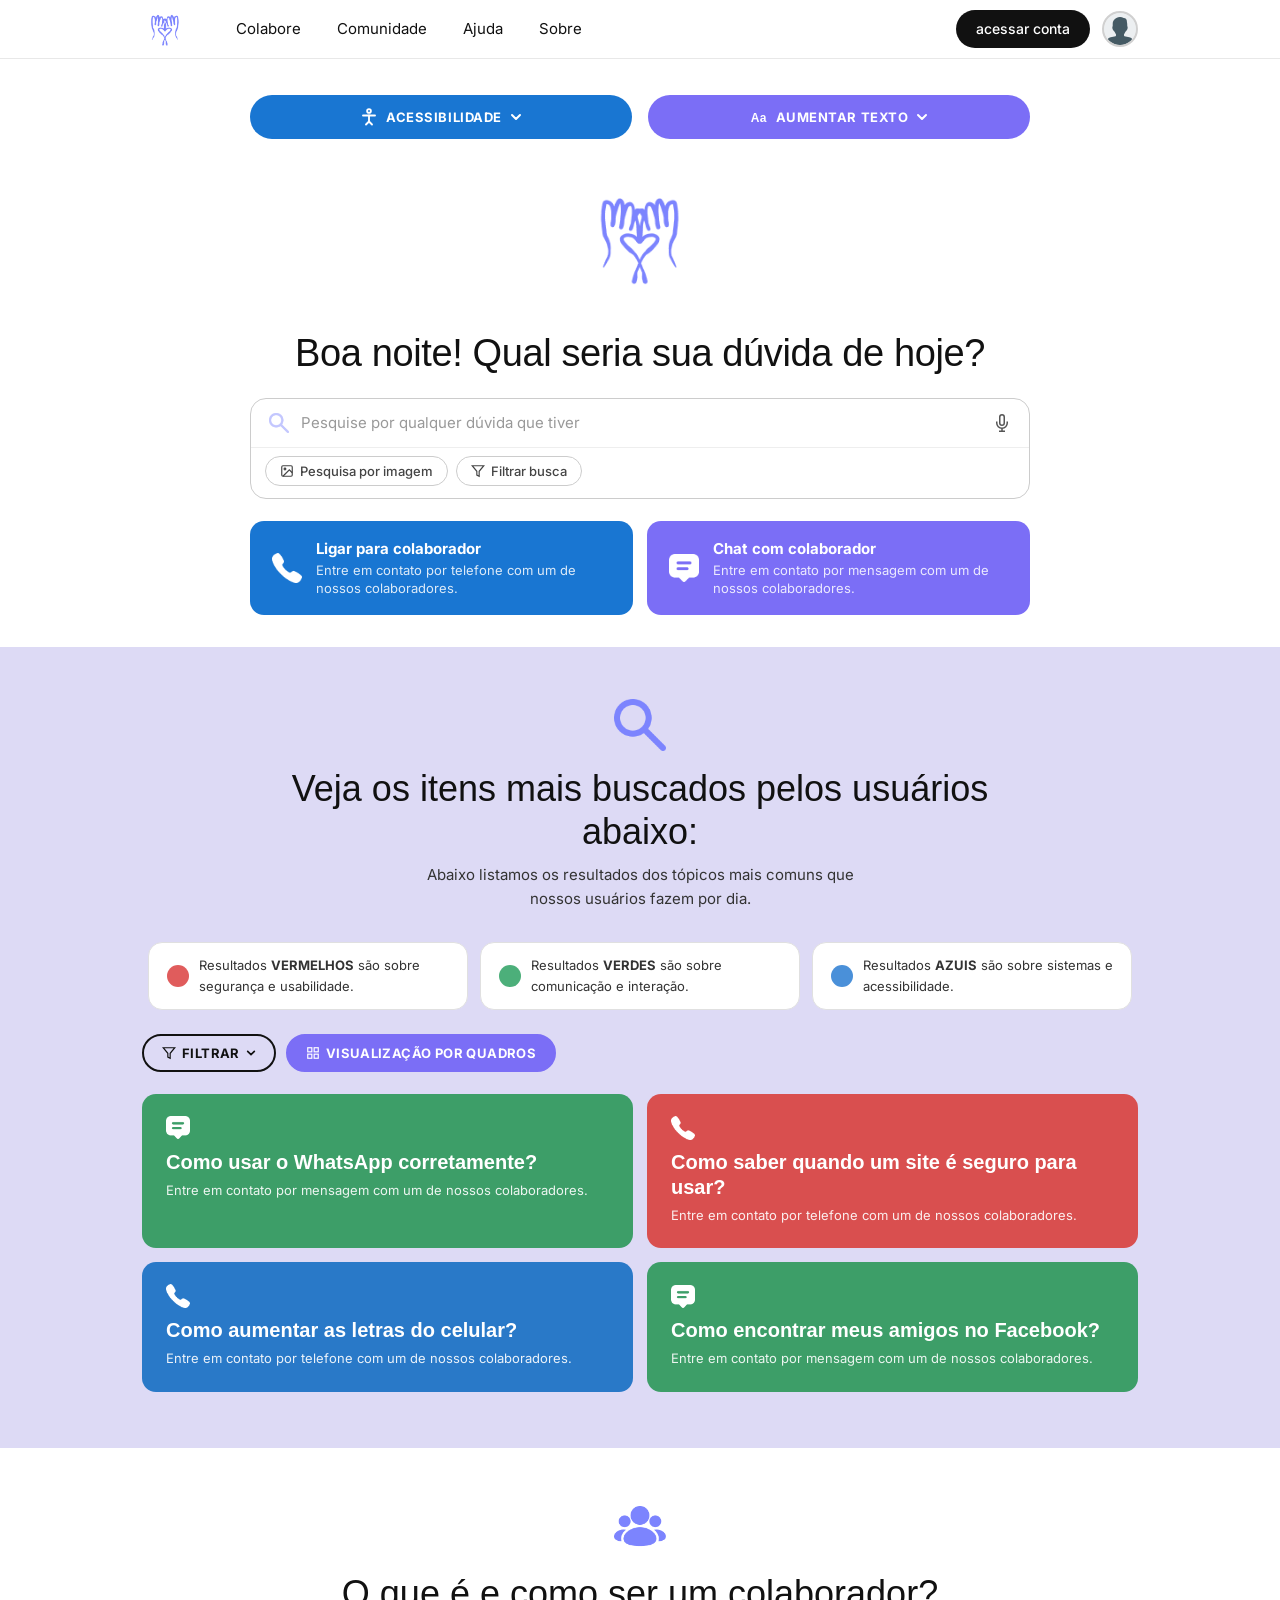
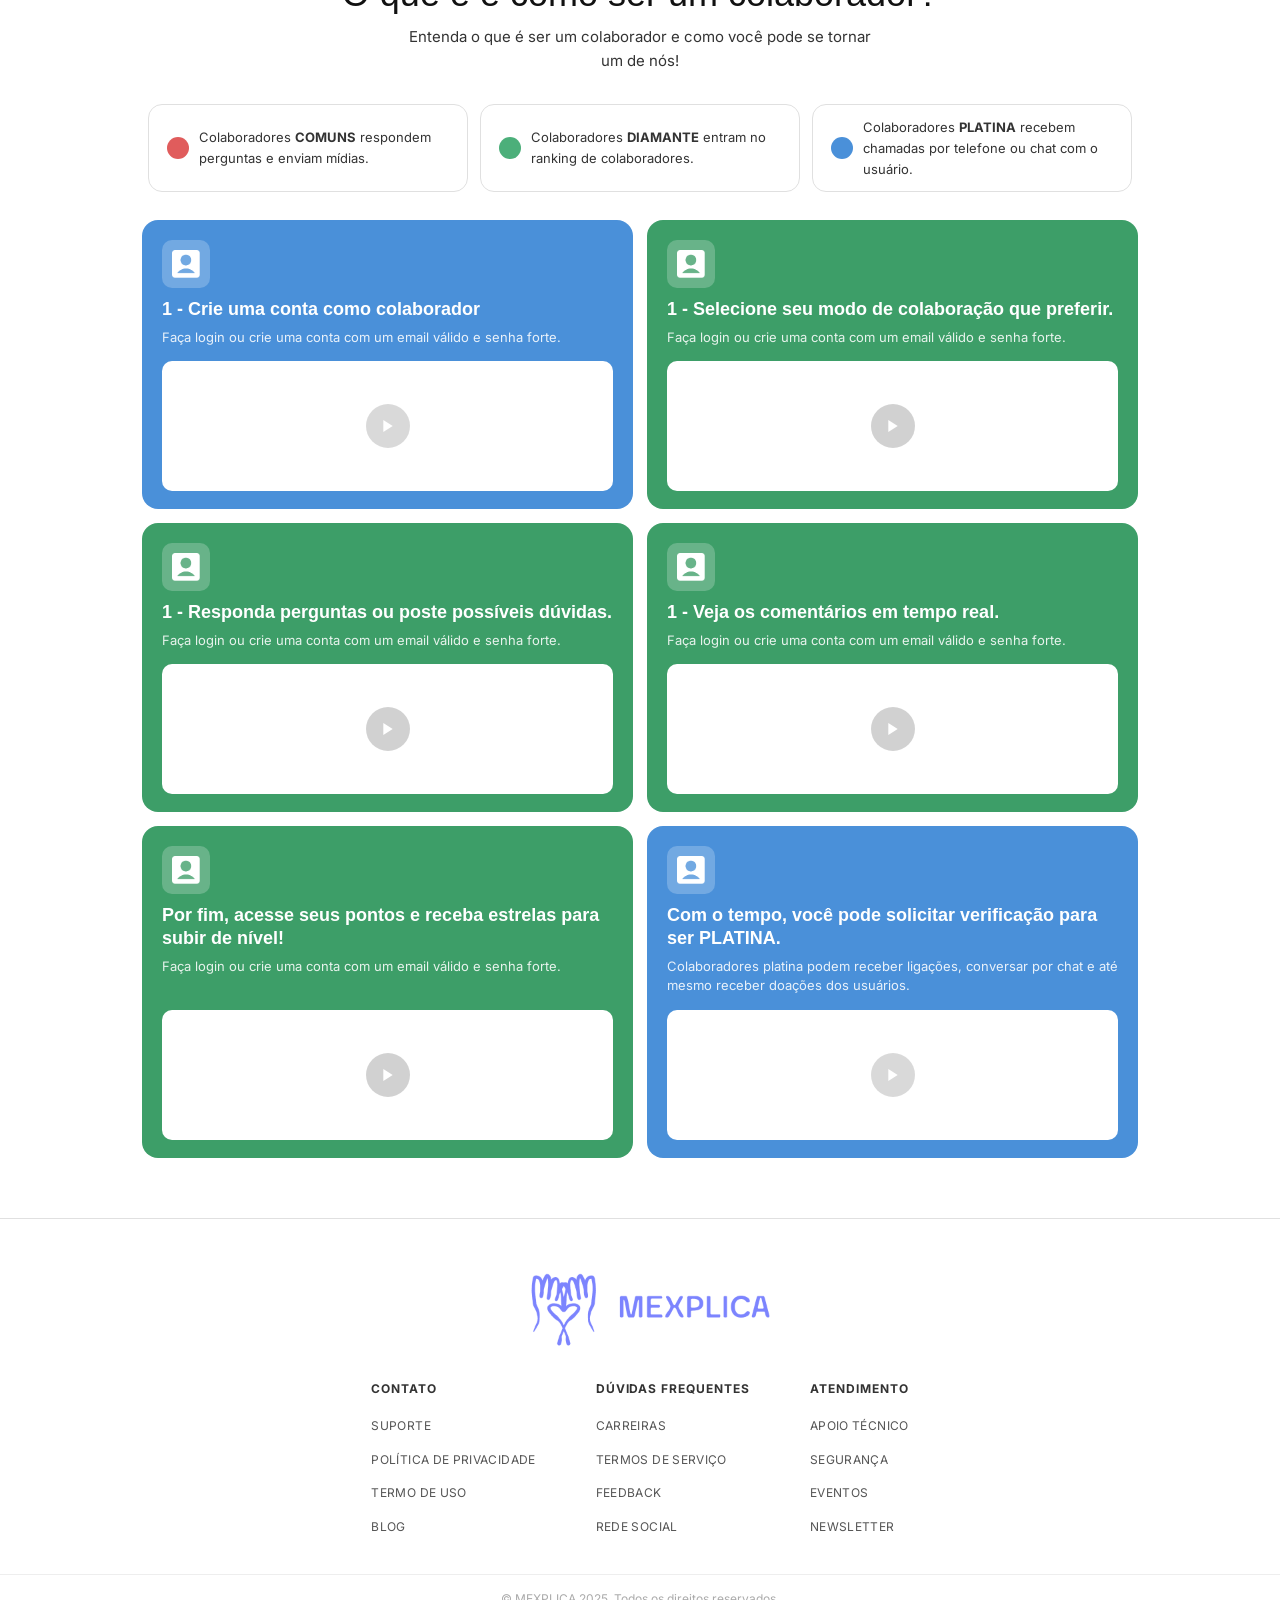
==== public/index.html @ eee9aa44 "testando de novo 2" ====
<!DOCTYPE html>
<html lang="pt-BR">
<head>
    <meta charset="UTF-8">
    <meta name="viewport" content="width=device-width, initial-scale=1.0">
    <title>MEXPLICA - Página Inicial</title>
    <link rel="stylesheet" href="style.css">
    <link rel="shortcut icon" href="icons/favicon.ico" type="image/x-icon">
</head>
<body>
<script>
    (function() {
        var classes = ['', 'dark-blue'];
        var salvo = localStorage.getItem('mexplica-tema');
        if (salvo !== null) {
            var idx = parseInt(salvo);
            if (idx > 1) idx = 0;
            var classe = classes[idx];
            if (classe) document.body.classList.add(classe);
        }
    })();
</script>

    <header class="header">
        <nav class="nav container">
            <a href="index.html" class="nav-logo">
                <img src="icons/logo-mexplica.png" alt="MEXPLICA" class="logo-icon">
            </a>
            <ul class="nav-links">
                <li><a href="cadastro.html">Colabore</a></li>
                <li><a href="#">Comunidade</a></li>
                <li><a href="#">Ajuda</a></li>
                <li><a href="#">Sobre</a></li>
            </ul>
            <div class="nav-actions">
                <a href="cadastro.html" class="btn-acessar">acessar conta</a>
                <div class="avatar-placeholder" id="user-avatar" aria-label="Perfil do usuário"><img src="icons/user.png" alt=""></div>
            </div>
            <button class="nav-toggle" aria-label="Abrir menu" id="navToggle">
                <span></span><span></span><span></span>
            </button>
        </nav>
    </header>

    <main>

        <section class="hero-section">
            <div class="container hero-inner">

                <div class="accessibility-bar">
                    <button class="acc-btn acc-blue" id="toggleAccessibility">
                        <svg width="18" height="18" viewBox="0 0 24 24" fill="none" stroke="#ffffff" stroke-width="2.5" stroke-linecap="round" stroke-linejoin="round" aria-hidden="true"><circle cx="12" cy="4" r="2.5"></circle><path d="M4 10h16"></path><path d="M12 10v8"></path><path d="M8 22l4-4 4 4"></path></svg>
                        ACESSIBILIDADE
                        <svg width="12" height="12" viewBox="0 0 12 12" fill="none"><path d="M2 4l4 4 4-4" stroke="#ffffff" stroke-width="2" stroke-linecap="round" stroke-linejoin="round"/></svg>
                    </button>
                    <button class="acc-btn acc-purple" id="toggleFontSize">
                        <svg width="18" height="18" viewBox="0 0 24 24" fill="none" aria-hidden="true"><text x="1" y="18" font-size="16" fill="#ffffff" font-family="sans-serif" font-weight="900">Aa</text></svg>
                        AUMENTAR TEXTO
                    </button>
                </div>

                <div class="hero-logo">
                    <img src="icons/logo-mexplica.png" alt="MEXPLICA" class="hero-logo-img">
                </div>

                <h1 class="hero-title" id="greeting">Bom dia! Qual seria sua dúvida de hoje?</h1>

                <div class="search-box">
                    <div class="search-input-wrap">
                        <img src="icons/lupa.png" alt="buscar" class="search-icon-img">
                        <input 
                            type="text" 
                            class="search-input" 
                            placeholder="Pesquise por qualquer dúvida que tiver"
                            aria-label="Campo de pesquisa"
                            id="searchInput"
                        >
                        <button class="search-voice-btn" aria-label="Pesquisa por voz">
                            <svg width="18" height="18" viewBox="0 0 24 24" fill="none" stroke="currentColor" stroke-width="2"><path d="M12 1a3 3 0 0 0-3 3v8a3 3 0 0 0 6 0V4a3 3 0 0 0-3-3z"/><path d="M19 10v2a7 7 0 0 1-14 0v-2"/><line x1="12" y1="19" x2="12" y2="23"/><line x1="8" y1="23" x2="16" y2="23"/></svg>
                        </button>
                    </div>
                    <div class="search-options">
                        <button class="search-opt-btn">
                            <svg width="14" height="14" viewBox="0 0 24 24" fill="none" stroke="currentColor" stroke-width="2"><rect x="3" y="3" width="18" height="18" rx="2"/><circle cx="8.5" cy="8.5" r="1.5"/><polyline points="21 15 16 10 5 21"/></svg>
                            Pesquisa por imagem
                        </button>
                        <button class="search-opt-btn">
                            <svg width="14" height="14" viewBox="0 0 24 24" fill="none" stroke="currentColor" stroke-width="2"><polygon points="22 3 2 3 10 12.46 10 19 14 21 14 12.46 22 3"/></svg>
                            Filtrar busca
                        </button>
                    </div>
                </div>

                <div class="contact-cards">
                    <button class="contact-card card-phone">
                        <img src="icons/telefone.png" alt="" class="card-icon-img" aria-hidden="true">
                        <div class="card-text">
                            <strong>Ligar para colaborador</strong>
                            <p>Entre em contato por telefone com um de nossos colaboradores.</p>
                        </div>
                    </button>
                    <button class="contact-card card-chat">
                        <img src="icons/chat.png" alt="" class="card-icon-img" aria-hidden="true">
                        <div class="card-text">
                            <strong>Chat com colaborador</strong>
                            <p>Entre em contato por mensagem com um de nossos colaboradores.</p>
                        </div>
                    </button>
                </div>
            </div>
        </section>

        <section class="most-searched-section">
            <div class="container">
                <div class="section-header">
                    <img src="icons/lupa.png" alt="" class="section-icon-img" aria-hidden="true">
                    <h2>Veja os itens mais buscados pelos usuários abaixo:</h2>
                    <p class="section-subtitle">Abaixo listamos os resultados dos tópicos mais comuns que nossos usuários fazem por dia.</p>
                </div>

                <div class="legend-bar">
                    <div class="legend-item">
                        <span class="dot dot-red"></span>
                        <span>Resultados <strong>VERMELHOS</strong> são sobre segurança e usabilidade.</span>
                    </div>
                    <div class="legend-item">
                        <span class="dot dot-green"></span>
                        <span>Resultados <strong>VERDES</strong> são sobre comunicação e interação.</span>
                    </div>
                    <div class="legend-item">
                        <span class="dot dot-blue"></span>
                        <span>Resultados <strong>AZUIS</strong> são sobre sistemas e acessibilidade.</span>
                    </div>
                </div>

                <div class="filter-bar">
                    <button class="filter-btn" id="filterBtn">
                        <svg width="14" height="14" viewBox="0 0 24 24" fill="none" stroke="currentColor" stroke-width="2"><polygon points="22 3 2 3 10 12.46 10 19 14 21 14 12.46 22 3"/></svg>
                        FILTRAR
                        <svg width="10" height="10" viewBox="0 0 12 12" fill="none"><path d="M2 4l4 4 4-4" stroke="currentColor" stroke-width="2" stroke-linecap="round"/></svg>
                    </button>
                    <button class="filter-btn filter-btn-outline" id="viewBtn">
                        <svg width="14" height="14" viewBox="0 0 24 24" fill="none" stroke="currentColor" stroke-width="2"><rect x="3" y="3" width="7" height="7"/><rect x="14" y="3" width="7" height="7"/><rect x="14" y="14" width="7" height="7"/><rect x="3" y="14" width="7" height="7"/></svg>
                        VISUALIZAÇÃO POR QUADROS
                    </button>
                </div>

                <div class="topic-grid" id="topicGrid">
                    <div class="topic-card topic-green">
                        <img src="icons/chat.png" alt="" class="topic-icon" aria-hidden="true">
                        <h3>Como usar o WhatsApp corretamente?</h3>
                        <p>Entre em contato por mensagem com um de nossos colaboradores.</p>
                    </div>
                    <div class="topic-card topic-red">
                        <img src="icons/telefone.png" alt="" class="topic-icon" aria-hidden="true">
                        <h3>Como saber quando um site é seguro para usar?</h3>
                        <p>Entre em contato por telefone com um de nossos colaboradores.</p>
                    </div>
                    <div class="topic-card topic-blue">
                        <img src="icons/telefone.png" alt="" class="topic-icon" aria-hidden="true">
                        <h3>Como aumentar as letras do celular?</h3>
                        <p>Entre em contato por telefone com um de nossos colaboradores.</p>
                    </div>
                    <div class="topic-card topic-green">
                        <img src="icons/chat.png" alt="" class="topic-icon" aria-hidden="true">
                        <h3>Como encontrar meus amigos no Facebook?</h3>
                        <p>Entre em contato por mensagem com um de nossos colaboradores.</p>
                    </div>
                </div>
            </div>
        </section>

        <section class="collab-section">
            <div class="container">
                <div class="section-header">
                    <img src="icons/colaboradores.png" alt="" class="section-icon-img" aria-hidden="true">
                    <h2>O que é e como ser um colaborador?</h2>
                    <p class="section-subtitle">Entenda o que é ser um colaborador e como você pode se tornar um de nós!</p>
                </div>

                <div class="legend-bar">
                    <div class="legend-item">
                        <span class="dot dot-red"></span>
                        <span>Colaboradores <strong>COMUNS</strong> respondem perguntas e enviam mídias.</span>
                    </div>
                    <div class="legend-item">
                        <span class="dot dot-green"></span>
                        <span>Colaboradores <strong>DIAMANTE</strong> entram no ranking de colaboradores.</span>
                    </div>
                    <div class="legend-item">
                        <span class="dot dot-blue"></span>
                        <span>Colaboradores <strong>PLATINA</strong> recebem chamadas por telefone ou chat com o usuário.</span>
                    </div>
                </div>

                <div class="steps-grid">
                    <div class="step-card step-blue">
                        <div class="step-avatar">
                            <img src="icons/colaborador.png" alt="" aria-hidden="true">
                        </div>
                        <div class="step-content">
                            <h3>1 - Crie uma conta como colaborador</h3>
                            <p>Faça login ou crie uma conta com um email válido e senha forte.</p>
                        </div>
                        <div class="step-video">
                            <button class="play-btn" aria-label="Assistir tutorial">
                                <svg width="16" height="16" viewBox="0 0 24 24" fill="currentColor"><polygon points="5 3 19 12 5 21 5 3"/></svg>
                            </button>
                        </div>
                    </div>
                    <div class="step-card step-green">
                        <div class="step-avatar">
                            <img src="icons/colaborador.png" alt="" aria-hidden="true">
                        </div>
                        <div class="step-content">
                            <h3>1 - Selecione seu modo de colaboração que preferir.</h3>
                            <p>Faça login ou crie uma conta com um email válido e senha forte.</p>
                        </div>
                        <div class="step-video">
                            <button class="play-btn" aria-label="Assistir tutorial">
                                <svg width="16" height="16" viewBox="0 0 24 24" fill="currentColor"><polygon points="5 3 19 12 5 21 5 3"/></svg>
                            </button>
                        </div>
                    </div>
                    <div class="step-card step-green">
                        <div class="step-avatar">
                            <img src="icons/colaborador.png" alt="" aria-hidden="true">
                        </div>
                        <div class="step-content">
                            <h3>1 - Responda perguntas ou poste possíveis dúvidas.</h3>
                            <p>Faça login ou crie uma conta com um email válido e senha forte.</p>
                        </div>
                        <div class="step-video">
                            <button class="play-btn" aria-label="Assistir tutorial">
                                <svg width="16" height="16" viewBox="0 0 24 24" fill="currentColor"><polygon points="5 3 19 12 5 21 5 3"/></svg>
                            </button>
                        </div>
                    </div>
                    <div class="step-card step-green">
                        <div class="step-avatar">
                            <img src="icons/colaborador.png" alt="" aria-hidden="true">
                        </div>
                        <div class="step-content">
                            <h3>1 - Veja os comentários em tempo real.</h3>
                            <p>Faça login ou crie uma conta com um email válido e senha forte.</p>
                        </div>
                        <div class="step-video">
                            <button class="play-btn" aria-label="Assistir tutorial">
                                <svg width="16" height="16" viewBox="0 0 24 24" fill="currentColor"><polygon points="5 3 19 12 5 21 5 3"/></svg>
                            </button>
                        </div>
                    </div>
                    <div class="step-card step-green">
                        <div class="step-avatar">
                            <img src="icons/colaborador.png" alt="" aria-hidden="true">
                        </div>
                        <div class="step-content">
                            <h3>Por fim, acesse seus pontos e receba estrelas para subir de nível!</h3>
                            <p>Faça login ou crie uma conta com um email válido e senha forte.</p>
                        </div>
                        <div class="step-video">
                            <button class="play-btn" aria-label="Assistir tutorial">
                                <svg width="16" height="16" viewBox="0 0 24 24" fill="currentColor"><polygon points="5 3 19 12 5 21 5 3"/></svg>
                            </button>
                        </div>
                    </div>
                    <div class="step-card step-blue">
                        <div class="step-avatar">
                            <img src="icons/colaborador.png" alt="" aria-hidden="true">
                        </div>
                        <div class="step-content">
                            <h3>Com o tempo, você pode solicitar verificação para ser PLATINA.</h3>
                            <p>Colaboradores platina podem receber ligações, conversar por chat e até mesmo receber doações dos usuários.</p>
                        </div>
                        <div class="step-video">
                            <button class="play-btn" aria-label="Assistir tutorial">
                                <svg width="16" height="16" viewBox="0 0 24 24" fill="currentColor"><polygon points="5 3 19 12 5 21 5 3"/></svg>
                            </button>
                        </div>
                    </div>
                </div>
            </div>
        </section>

        <div vw class="enabled">
                <div vw-access-button class="active"></div>
                <div vw-plugin-wrapper>
                <div class="vw-plugin-top-wrapper"></div>
             </div>
        </div>
        <style>
            [vw-access-button] {
            bottom: 115px !important;
         }
        </style>
        <script src="https://vlibras.gov.br/app/vlibras-plugin.js"></script>
        <script>
        new window.VLibras.Widget('https://vlibras.gov.br/app');
        </script>
    </main>

    <footer class="footer">
        <div class="container footer-inner">
            <div class="footer-brand">
                <img src="icons/logo-completa.png" alt="" class="footer-logo-icon" aria-hidden="true">
            </div>
            <div class="footer-columns">
                <div class="footer-col">
                    <h4>CONTATO</h4>
                    <ul>
                        <li><a href="#">SUPORTE</a></li>
                        <li><a href="#">POLÍTICA DE PRIVACIDADE</a></li>
                        <li><a href="#">TERMO DE USO</a></li>
                        <li><a href="#">BLOG</a></li>
                    </ul>
                </div>
                <div class="footer-col">
                    <h4>DÚVIDAS FREQUENTES</h4>
                    <ul>
                        <li><a href="#">CARREIRAS</a></li>
                        <li><a href="#">TERMOS DE SERVIÇO</a></li>
                        <li><a href="#">FEEDBACK</a></li>
                        <li><a href="#">REDE SOCIAL</a></li>
                    </ul>
                </div>
                <div class="footer-col">
                    <h4>ATENDIMENTO</h4>
                    <ul>
                        <li><a href="#">APOIO TÉCNICO</a></li>
                        <li><a href="#">SEGURANÇA</a></li>
                        <li><a href="#">EVENTOS</a></li>
                        <li><a href="#">NEWSLETTER</a></li>
                    </ul>
                </div>
            </div>
        </div>
        <div class="footer-copy">
            <span>© MEXPLICA 2025. Todos os direitos reservados.</span>
        </div>
    </footer>

    <script src="script.js"></script>
</body>
</html>
---- public/style.css ----
/* ============================================
   MEXPLICA - style.css
   fontes: Nimbus Sans (titulos) + Inter (corpo)
   esse style.css é o arquivo principal de estilos do projeto, onde estao organizados os estilos globais, do layout e de cada seção da(s) pagina(s)
   ============================================ */

/* fonte inter importada do google fonts */
@import url('https://fonts.googleapis.com/css2?family=Inter:wght@400;500;600;700;800&display=swap');


@font-face {
    font-family: 'Nimbus Sans';
    src: url('fonts/NimbusSans-Bold.otf') format('otf');
    font-weight: 700;
}


/* reset basico */
*, *::before, *::after {
    box-sizing: border-box;
    margin: 0;
    padding: 0;
}

html {
    font-size: 16px;
    scroll-behavior: smooth;
}

body {
    font-family: 'Inter', sans-serif;
    color: #111111;
    background: #ffffff;
    line-height: 1.6;
    -webkit-font-smoothing: antialiased;
}

body.font-large {
    font-size: 19px;
}

img {
    max-width: 100%;
    display: block;
}

ul {
    list-style: none;
}

a {
    text-decoration: none;
    color: inherit;
}

button {
    cursor: pointer;
    border: none;
    background: none;
    font-family: inherit;
}

/* layout */
.container {
    max-width: 1060px;
    margin: 0 auto;
    padding: 0 32px;
}


/* HEADER // NAV */

.header {
    position: sticky;
    top: 0;
    z-index: 100;
    background: #ffffff;
    border-bottom: 1px solid #e8e8e8;
}

.nav {
    display: flex;
    align-items: center;
    height: 58px;
    gap: 0;
}

.nav-logo {
    flex-shrink: 0;
    margin-right: 48px;
}

.logo-icon {
    height: 34px;
    width: auto;
}

.nav-links {
    display: flex;
    gap: 36px;
    flex: 1;
}

.nav-links a {
    font-family: 'Inter', sans-serif;
    font-size: 15px;
    font-weight: 400;
    color: #111111;
    transition: color 0.18s ease;
}

.nav-links a:hover {
    color: #7B6EF6;
}

.nav-actions {
    display: flex;
    align-items: center;
    gap: 12px;
    flex-shrink: 0;
}

.btn-acessar {
    background: #111111;
    color: #ffffff;
    padding: 8px 20px;
    border-radius: 999px;
    font-family: 'Inter', sans-serif;
    font-size: 14px;
    font-weight: 500;
    transition: background 0.18s ease;
}

.btn-acessar:hover {
    background: #7B6EF6;
}

.avatar-placeholder {
    width: 36px;
    height: 36px;
    border-radius: 50%;
    background: #e8e8e8;
    border: 2px solid #d0d0d0;
    overflow: hidden;
    flex-shrink: 0;
}

.avatar-placeholder img {
    width: 100%;
    height: 100%;
    object-fit: cover;
}

.nav-toggle {
    display: none;
    flex-direction: column;
    gap: 5px;
    padding: 6px;
    margin-left: auto;
}

.nav-toggle span {
    display: block;
    width: 22px;
    height: 2px;
    background: #111111;
    border-radius: 2px;
}


/* HERO SECTION */

.hero-section {
    padding: 36px 0 32px;
    text-align: center;
    background: #ffffff;
}

.hero-inner {
    display: flex;
    flex-direction: column;
    align-items: center;
    gap: 22px;
}

/* BOTOES DE ACESSIBILIDADE */
.accessibility-bar {
    display: flex;
    gap: 16px;
    justify-content: center;
    width: 100%;
    max-width: 780px;
}

.acc-btn {
    display: flex;
    align-items: center;
    justify-content: center;
    gap: 8px;
    flex: 1;
    padding: 13px 20px;
    border-radius: 999px;
    font-family: 'Inter', sans-serif;
    font-size: 13px;
    font-weight: 700;
    letter-spacing: 0.04em;
    transition: opacity 0.18s ease;
}

.acc-btn:hover {
    opacity: 0.88;
}

.acc-btn img {
    width: 16px;
    height: 16px;
}

.acc-btn svg {
    flex-shrink: 0;
}

.acc-blue {
    background: #1976D2;
    color: #ffffff;
}

.acc-purple {
    background: #7B6EF6;
    color: #ffffff;
}

/* HERO LOGO */
.hero-logo {
    margin-top: 4px;
}

.hero-logo-img {
    width: 130px;
    height: 145px;
    object-fit: contain;
    margin: 0 auto;
}

/* TITULO HERO */
.hero-title {
    font-family: 'Nimbus Sans', sans-serif;
    font-size: 38px;
    font-weight: 500;
    color: #111111;
    letter-spacing: -0.01em;
    line-height: 1.15;
}

/* SEARCH BOX */
.search-box {
    width: 100%;
    max-width: 780px;
    background: #ffffff;
    border-radius: 16px;
    border: 1.5px solid #cccccc;
    overflow: hidden;
}

.search-box:focus-within {
    border-color: #7B6EF6;
    box-shadow: 0 0 0 3px rgba(123, 110, 246, 0.1);
}

.search-input-wrap {
    display: flex;
    align-items: center;
    padding: 14px 18px;
    gap: 12px;
}

.search-icon-img {
    width: 20px;
    height: 20px;
    opacity: 0.45;
    flex-shrink: 0;
}

.search-input {
    flex: 1;
    border: none;
    outline: none;
    font-family: 'Inter', sans-serif;
    font-size: 15px;
    color: #111111;
    background: transparent;
}

.search-input::placeholder {
    color: #999999;
}

.search-voice-btn {
    color: #555555;
    display: flex;
    align-items: center;
    flex-shrink: 0;
    transition: color 0.18s;
}

.search-voice-btn:hover {
    color: #7B6EF6;
}

.search-options {
    display: flex;
    gap: 8px;
    padding: 8px 14px 12px;
    border-top: 1px solid #eeeeee;
}

.search-opt-btn {
    display: inline-flex;
    align-items: center;
    gap: 6px;
    padding: 6px 14px;
    border-radius: 999px;
    border: 1.5px solid #cccccc;
    font-family: 'Inter', sans-serif;
    font-size: 13px;
    font-weight: 500;
    color: #444444;
    background: #ffffff;
    transition: border-color 0.18s, color 0.18s;
}

.search-opt-btn:hover {
    border-color: #7B6EF6;
    color: #7B6EF6;
}

/* CARDS DE CONTATO */
.contact-cards {
    display: grid;
    grid-template-columns: 1fr 1fr;
    gap: 14px;
    width: 100%;
    max-width: 780px;
}

.contact-card {
    display: flex;
    align-items: center;
    gap: 14px;
    padding: 18px 22px;
    border-radius: 14px;
    text-align: left;
    transition: transform 0.18s ease, box-shadow 0.18s ease;
    cursor: pointer;
    border: none;
}

.contact-card:hover {
    transform: translateY(-2px);
    box-shadow: 0 8px 24px rgba(0, 0, 0, 0.15);
}

.card-phone {
    background: #1976D2;
}

.card-chat {
    background: #7B6EF6;
}

.card-icon-img {
    width: 30px;
    height: 30px;
    object-fit: contain;
    flex-shrink: 0;
    filter: brightness(0) invert(1);
}

.card-text strong {
    display: block;
    font-family: 'Inter', sans-serif;
    font-size: 15px;
    font-weight: 700;
    color: #ffffff;
    margin-bottom: 3px;
}

.card-text p {
    font-family: 'Inter', sans-serif;
    font-size: 13px;
    font-weight: 400;
    color: rgba(255, 255, 255, 0.85);
    line-height: 1.4;
}


/* SECTION MAIS PESQUISADOS */

.most-searched-section {
    background: #dddaf5;
    padding: 52px 0 56px;
    margin-top: 0;
}

.section-header {
    text-align: center;
    margin-bottom: 32px;
}

.section-icon-img {
    width: 52px;
    height: 52px;
    object-fit: contain;
    margin: 0 auto 16px;
}

.section-header h2 {
    font-family: 'Nimbus Sans', sans-serif;
    font-size: 36px;
    font-weight: 500;
    color: #111111;
    max-width: 780px;
    margin: 0 auto 10px;
    line-height: 1.2;
}

.section-subtitle {
    font-family: 'Inter', sans-serif;
    color: #333333;
    font-size: 15px;
    max-width: 480px;
    margin: 0 auto;
    line-height: 1.55;
}

/* LEGEND BAR */
.legend-bar {
    display: flex;
    flex-wrap: wrap;
    gap: 12px;
    justify-content: center;
    margin-bottom: 24px;
}

.legend-item {
    display: flex;
    align-items: center;
    gap: 10px;
    background: #ffffff;
    border-radius: 14px;
    padding: 12px 18px;
    font-family: 'Inter', sans-serif;
    font-size: 13px;
    color: #333333;
    border: 1.5px solid #e0e0e0;
    min-width: 220px;
    flex: 1;
    max-width: 320px;
}

.dot {
    width: 22px;
    height: 22px;
    border-radius: 50%;
    flex-shrink: 0;
}

.dot-red   { background: #E05C5C; }
.dot-green { background: #4CAF7A; }
.dot-blue  { background: #4A90D9; }

/* FILTER BAR */
.filter-bar {
    display: flex;
    gap: 10px;
    margin-bottom: 22px;
    flex-wrap: wrap;
}

.filter-btn {
    display: inline-flex;
    align-items: center;
    gap: 6px;
    padding: 9px 18px;
    border-radius: 999px;
    font-family: 'Inter', sans-serif;
    font-size: 13px;
    font-weight: 700;
    letter-spacing: 0.03em;
    background: transparent;
    color: #111111;
    border: 2px solid #111111;
    transition: all 0.18s ease;
}

.filter-btn:hover {
    background: #111111;
    color: #ffffff;
}

.filter-btn-outline {
    background: #7B6EF6;
    color: #ffffff;
    border: 2px solid #7B6EF6;
}

.filter-btn-outline:hover {
    background: #5A50C8;
    border-color: #5A50C8;
}

/* GRID DE TOPICOS */
.topic-grid {
    display: grid;
    grid-template-columns: 1fr 1fr;
    gap: 14px;
}

.topic-card {
    border-radius: 14px;
    padding: 22px 24px 24px;
    color: #ffffff;
    cursor: pointer;
    transition: transform 0.18s ease, box-shadow 0.18s ease;
}

.topic-card:hover {
    transform: translateY(-3px);
    box-shadow: 0 10px 30px rgba(0, 0, 0, 0.18);
}

.topic-icon {
    width: 24px;
    height: 24px;
    object-fit: contain;
    margin-bottom: 10px;
    filter: brightness(0) invert(1);
}

.topic-card h3 {
    font-family: 'Nimbus Sans', sans-serif;
    font-size: 20px;
    font-weight: 700;
    margin-bottom: 6px;
    line-height: 1.25;
}

.topic-card p {
    font-family: 'Inter', sans-serif;
    font-size: 13px;
    font-weight: 400;
    opacity: 0.9;
    line-height: 1.45;
}

.topic-green { background: #3D9E68; }
.topic-red   { background: #D94F4F; }
.topic-blue  { background: #2979C8; }


/* SECTION DE COLABORADORES */
.collab-section {
    padding: 56px 0 60px;
    background: #ffffff;
}

.steps-grid {
    display: grid;
    grid-template-columns: 1fr 1fr;
    gap: 14px;
    margin-top: 28px;
}

/* STEP CARDS */
.step-card {
    border-radius: 16px;
    padding: 20px 20px 18px;
    color: #ffffff;
    display: flex;
    flex-direction: column;
    gap: 10px;
    overflow: hidden;
}

.step-blue  { background: #4A90D9; }
.step-green   { background: #3D9E68; }
.step-red { background: #E05C5C; }

/* AVATAR DO COLABORADOR */
.step-avatar {
    width: 48px;
    height: 48px;
    border-radius: 10px;
    background: rgba(255, 255, 255, 0.22);
    display: flex;
    align-items: center;
    justify-content: center;
    flex-shrink: 0;
    overflow: hidden;
}

.step-avatar img {
    width: 28px;
    height: 28px;
    object-fit: contain;
    filter: brightness(0) invert(1);
}

.step-content {
    flex: 1;
}

.step-content h3 {
    font-family: 'Nimbus Sans', sans-serif;
    font-size: 18px;
    font-weight: 700;
    line-height: 1.3;
    margin-bottom: 6px;
}

.step-content p {
    font-family: 'Inter', sans-serif;
    font-size: 13px;
    font-weight: 400;
    opacity: 0.88;
    line-height: 1.5;
}

/* PLACEHOLDER DE VIDEO */
.step-video {
    background: #ffffff;
    border-radius: 10px;
    height: 130px;
    display: flex;
    align-items: center;
    justify-content: center;
    margin-top: 4px;
}

.play-btn {
    width: 44px;
    height: 44px;
    border-radius: 50%;
    background: rgba(0, 0, 0, 0.15);
    color: #ffffff;
    display: flex;
    align-items: center;
    justify-content: center;
    transition: background 0.18s, transform 0.18s;
}

/* PLAY BUTTONS */
.step-purple .play-btn,
.step-green .play-btn {
    background: rgba(0, 0, 0, 0.18);
    color: #ffffff;
}

.step-lighter .play-btn {
    background: rgba(80, 60, 180, 0.35);
    color: #ffffff;
}

.play-btn:hover {
    background: rgba(0, 0, 0, 0.28);
    transform: scale(1.1);
}


/* FOOTER */
.footer {
    background: #ffffff;
    color: #333333;
    padding: 48px 0 0;
    border-top: 1px solid #e0e0e0;
    margin-top: 0;
}

.footer-inner {
    display: flex;
    flex-direction: column;
    align-items: center;
    padding-bottom: 36px;
    gap: 32px;
}

/* LOGO MEXPLICA COMPLETA */
.footer-brand {
    display: flex;
    align-items: center;
    gap: 14px;
    justify-content: center;
}

.footer-logo-icon {
    height: 80px;
    width: auto;
}

.footer-logo {
    display: none;
}

.footer-columns {
    display: flex;
    gap: 60px;
    justify-content: center;
    flex-wrap: wrap;
}

.footer-col h4 {
    font-family: 'Inter', sans-serif;
    font-size: 12px;
    font-weight: 700;
    letter-spacing: 0.08em;
    color: #333333;
    margin-bottom: 14px;
}

.footer-col ul {
    display: flex;
    flex-direction: column;
    gap: 8px;
}

.footer-col a {
    font-family: 'Inter', sans-serif;
    font-size: 12px;
    font-weight: 400;
    color: #555555;
    letter-spacing: 0.03em;
    transition: color 0.15s;
}

.footer-col a:hover {
    color: #7B6EF6;
}

.footer-copy {
    text-align: center;
    padding: 14px;
    font-family: 'Inter', sans-serif;
    font-size: 12px;
    color: #aaaaaa;
    border-top: 1px solid #eeeeee;
    width: 100%;
}


/* PAGINA DE AUTENTICAÇÃO - CADASTRO.HTML */
/* =========================================== */

.auth-page {
    background: #f5f5f7;
    min-height: 100vh;
}

.auth-main {
    display: flex;
    justify-content: center;
    align-items: flex-start;
    padding: 48px 24px 80px;
}

.auth-card {
    background: #ffffff;
    border-radius: 20px;
    padding: 40px 36px 32px;
    width: 100%;
    max-width: 580px;
    box-shadow: 0 8px 32px rgba(0, 0, 0, 0.1);
    animation: slideUp 0.3s ease;
}

@keyframes slideUp {
    from { opacity: 0; transform: translateY(16px); }
    to   { opacity: 1; transform: translateY(0); }
}

.hidden {
    display: none !important;
}

/* BOTAO DE VOLT */
.back-btn {
    display: inline-flex;
    align-items: center;
    gap: 6px;
    background: #7B6EF6;
    color: #ffffff;
    padding: 7px 16px;
    border-radius: 999px;
    font-family: 'Inter', sans-serif;
    font-size: 12px;
    font-weight: 700;
    letter-spacing: 0.05em;
    margin-bottom: 28px;
    transition: background 0.18s, transform 0.18s;
    cursor: pointer;
    border: none;
}

.back-btn:hover {
    background: #5A50C8;
    transform: translateX(-2px);
}

/* LOGO AUTH */
.auth-logo {
    text-align: center;
    margin-bottom: 20px;
}

.auth-logo img {
    width: 72px;
    height: 72px;
    object-fit: contain;
    margin: 0 auto;
}

.success-logo img {
    animation: bounceIn 0.5s ease;
}

@keyframes bounceIn {
    0%   { transform: scale(0.7); opacity: 0; }
    60%  { transform: scale(1.15); }
    100% { transform: scale(1); opacity: 1; }
}

/* TITULO DA PAGINA DE AUTENTICAÇAO */
.auth-title {
    font-family: 'Nimbus Sans', sans-serif;
    font-size: 32px;
    font-weight: 700;
    text-align: center;
    margin-bottom: 8px;
    line-height: 1.2;
    color: #111111;
}

.auth-subtitle {
    font-family: 'Inter', sans-serif;
    color: #666666;
    font-size: 15px;
    text-align: center;
    max-width: 380px;
    margin: 0 auto 28px;
    line-height: 1.5;
}

/* TOGGLE DE METODO DE AUTENTICAÇAO */
.auth-method-toggle {
    display: flex;
    gap: 8px;
    margin-bottom: 22px;
    justify-content: center;
    flex-wrap: wrap;
}

.method-btn {
    padding: 9px 20px;
    border-radius: 999px;
    font-family: 'Inter', sans-serif;
    font-size: 14px;
    font-weight: 600;
    border: 2px solid #cccccc;
    color: #555555;
    background: #ffffff;
    transition: all 0.18s;
    cursor: pointer;
}

.method-btn:hover {
    border-color: #7B6EF6;
    color: #7B6EF6;
}

.method-active {
    background: #7B6EF6;
    border-color: #7B6EF6;
    color: #ffffff !important;
}

/* FORMULARIO DE AUTENTICAÇAO */
.auth-form {
    display: flex;
    flex-direction: column;
    gap: 12px;
}

.form-row {
    display: grid;
    grid-template-columns: 1fr 1fr;
    gap: 12px;
}

.auth-input {
    width: 100%;
    padding: 14px 20px;
    border-radius: 999px;
    border: 1.5px solid #cccccc;
    font-family: 'Inter', sans-serif;
    font-size: 15px;
    color: #111111;
    background: #ffffff;
    outline: none;
    transition: border-color 0.18s, box-shadow 0.18s;
    appearance: none;
}

.auth-input:focus {
    border-color: #7B6EF6;
    box-shadow: 0 0 0 3px rgba(123, 110, 246, 0.12);
}

.auth-input::placeholder {
    color: #999999;
}

.auth-select {
    cursor: pointer;
    background-image: url("data:image/svg+xml,%3Csvg xmlns='http://www.w3.org/2000/svg' width='12' height='12' viewBox='0 0 12 12'%3E%3Cpath d='M2 4l4 4 4-4' stroke='%23999999' stroke-width='1.5' fill='none' stroke-linecap='round'/%3E%3C/svg%3E");
    background-repeat: no-repeat;
    background-position: right 18px center;
    padding-right: 40px;
}

.input-error {
    font-family: 'Inter', sans-serif;
    font-size: 13px;
    color: #D94F4F;
    min-height: 16px;
    margin-top: -4px;
    padding-left: 8px;
}

.auth-continue-btn {
    width: 100%;
    padding: 15px;
    border-radius: 999px;
    background: #7B6EF6;
    color: #ffffff;
    font-family: 'Inter', sans-serif;
    font-size: 16px;
    font-weight: 700;
    border: none;
    cursor: pointer;
    transition: background 0.18s, transform 0.18s, box-shadow 0.18s;
    margin-top: 4px;
}

.auth-continue-btn:hover {
    background: #5A50C8;
    transform: translateY(-1px);
    box-shadow: 0 6px 18px rgba(123, 110, 246, 0.3);
}

.auth-help-link {
    text-align: center;
    display: block;
    font-family: 'Inter', sans-serif;
    font-size: 14px;
    color: #555555;
    text-decoration: underline;
    text-underline-offset: 3px;
    transition: color 0.15s;
    margin-top: 4px;
}

.auth-help-link:hover {
    color: #7B6EF6;
}

.collab-info-link {
    color: #7B6EF6;
    font-weight: 700;
    text-decoration: none;
    border: none;
    margin-bottom: 0;
}

.collab-info-link:hover {
    text-decoration: underline;
}

/* ESCOLHA DO COLABORADOR */
.collab-choice {
    display: flex;
    gap: 14px;
    justify-content: center;
    margin: 14px 0 22px;
    flex-wrap: wrap;
}

.collab-btn {
    display: inline-flex;
    align-items: center;
    gap: 8px;
    padding: 12px 24px;
    border-radius: 999px;
    font-family: 'Inter', sans-serif;
    font-size: 15px;
    font-weight: 700;
    cursor: pointer;
    transition: all 0.18s;
    border: none;
}

.collab-yes {
    background: #7B6EF6;
    color: #ffffff;
}

.collab-yes:hover {
    background: #5A50C8;
    transform: translateY(-2px);
    box-shadow: 0 6px 18px rgba(123, 110, 246, 0.3);
}

.collab-no {
    background: #E05C5C;
    color: #ffffff;
}

.collab-no:hover {
    background: #C04040;
    transform: translateY(-2px);
    box-shadow: 0 6px 18px rgba(224, 92, 92, 0.3);
}

/* ============================================
   MODO ESCURO
   dois niveis: dark-blue (tipo twitter antigamente)
   controlados por classes no body via JS
   todas as transiçoes sao suaves para nao agredir os olhos
   ============================================ */

body {
    transition: background 0.3s ease, color 0.3s ease;
}


/* ------------------------------------------
   NIVEL 1: DARK-BLUE
   fundo #0f1923, cards #1a2535
   ------------------------------------------ */

body.dark-blue {
    background: #0f1923;
    color: #e8eaf0;
}

body.dark-blue .header {
    background: #0f1923;
    border-bottom-color: #1e2d3d;
}

body.dark-blue .nav-links a {
    color: #c8d0dc;
}

body.dark-blue .btn-acessar {
    background: #1e2d3d;
    color: #e8eaf0;
}

body.dark-blue .btn-acessar:hover {
    background: #7B6EF6;
}

body.dark-blue .avatar-placeholder {
    background: #1e2d3d;
    border-color: #2a3f52;
}

body.dark-blue .nav-toggle span {
    background: #e8eaf0;
}

body.dark-blue .nav-links.open {
    background: #0f1923;
    border-bottom-color: #1e2d3d;
}

body.dark-blue .hero-section {
    background: #0f1923;
}

body.dark-blue .hero-title {
    color: #e8eaf0;
}

body.dark-blue .search-box {
    background: #1a2535;
    border-color: #2a3f52;
}

body.dark-blue .search-input {
    color: #e8eaf0;
    background: transparent;
}

body.dark-blue .search-input::placeholder {
    color: #5a7a96;
}

body.dark-blue .search-options {
    border-top-color: #2a3f52;
}

body.dark-blue .search-opt-btn {
    background: #1a2535;
    border-color: #2a3f52;
    color: #8eacc4;
}

body.dark-blue .search-opt-btn:hover {
    border-color: #7B6EF6;
    color: #a89ef8;
}

body.dark-blue .search-voice-btn {
    color: #5a7a96;
}

body.dark-blue .most-searched-section {
    background: #0d1720;
}

body.dark-blue .section-header h2 {
    color: #e8eaf0;
}

body.dark-blue .section-subtitle {
    color: #8eacc4;
}

body.dark-blue .legend-item {
    background: #1a2535;
    border-color: #2a3f52;
    color: #c8d0dc;
}

body.dark-blue .filter-btn {
    color: #c8d0dc;
    border-color: #4a6a84;
}

body.dark-blue .filter-btn:hover {
    background: #2a3f52;
    color: #e8eaf0;
}

body.dark-blue .topic-green { background: #2d7a52; border: 1px solid #3d9e68; }
body.dark-blue .topic-red   { background: #9e3535; border: 1px solid #c44444; }
body.dark-blue .topic-blue  { background: #1a5a9e; border: 1px solid #2979C8; }

body.dark-blue .collab-section {
    background: #0f1923;
}

body.dark-blue .step-blue  { background: #1a4a7a; border: 1px solid #2979C8; }
body.dark-blue .step-green { background: #1e5c38; border: 1px solid #3D9E68; }
body.dark-blue .step-red   { background: #7a2020; border: 1px solid #E05C5C; }

body.dark-blue .step-video {
    background: rgba(255, 255, 255, 0.06);
}

body.dark-blue .footer {
    background: #0a1118;
    border-top-color: #1e2d3d;
}

body.dark-blue .footer-col h4 {
    color: #5a7a96;
}

body.dark-blue .footer-col a {
    color: #8eacc4;
}

body.dark-blue .footer-col a:hover {
    color: #e8eaf0;
}

body.dark-blue .footer-copy {
    color: #3a5a74;
    border-top-color: #1e2d3d;
}

body.dark-blue .auth-page {
    background: #0a1118;
}

body.dark-blue .auth-card {
    background: #1a2535;
    box-shadow: 0 8px 32px rgba(0, 0, 0, 0.4);
}

body.dark-blue .auth-title {
    color: #e8eaf0;
}

body.dark-blue .auth-subtitle {
    color: #8eacc4;
}

body.dark-blue .method-btn {
    background: #1a2535;
    border-color: #2a3f52;
    color: #8eacc4;
}

body.dark-blue .method-btn:hover {
    border-color: #7B6EF6;
    color: #a89ef8;
}

body.dark-blue .auth-input {
    background: #0f1923;
    border-color: #2a3f52;
    color: #e8eaf0;
}

body.dark-blue .auth-input::placeholder {
    color: #5a7a96;
}

body.dark-blue .auth-input:focus {
    border-color: #7B6EF6;
}

body.dark-blue .auth-help-link {
    color: #8eacc4;
}

body.dark-blue .auth-help-link:hover {
    color: #a89ef8;
}


/* sincroniza dark mode aplicado no <html> com o body, é baiscamente um anti-flash pra tela nao piscar em branco antes de entrar no tema */
html[data-tema="dark-blue"]  body.auth-page { background: #0a1118; }

/* RESPONSIVIDADE */
/* ================================== */

@media (max-width: 768px) {
    .nav-links { display: none; }
    .nav-toggle { display: flex; }

    .nav-links.open {
        display: flex;
        flex-direction: column;
        position: fixed;
        top: 58px;
        left: 0;
        right: 0;
        background: #ffffff;
        padding: 24px;
        gap: 20px;
        box-shadow: 0 6px 20px rgba(0,0,0,0.1);
        border-bottom: 1px solid #eeeeee;
        z-index: 99;
    }

    .accessibility-bar { flex-direction: column; }
    .acc-btn { width: 100%; }

    .contact-cards { grid-template-columns: 1fr; }
    .topic-grid    { grid-template-columns: 1fr; }
    .steps-grid    { grid-template-columns: 1fr; }

    .legend-bar { flex-direction: column; align-items: stretch; }
    .legend-item { max-width: 100%; }

    .footer-columns { flex-direction: column; gap: 28px; align-items: center; text-align: center; }

    .form-row { grid-template-columns: 1fr; }
    .collab-choice { flex-direction: column; }
    .collab-btn { width: 100%; justify-content: center; }

    .auth-card { padding: 28px 20px; }
    .auth-title { font-size: 26px; }

    .hero-title { font-size: 28px; }
    .section-header h2 { font-size: 26px; }
}

@media (max-width: 480px) {
    .container { padding: 0 18px; }
    .auth-method-toggle { flex-direction: column; }
    .method-btn { width: 100%; text-align: center; }
}
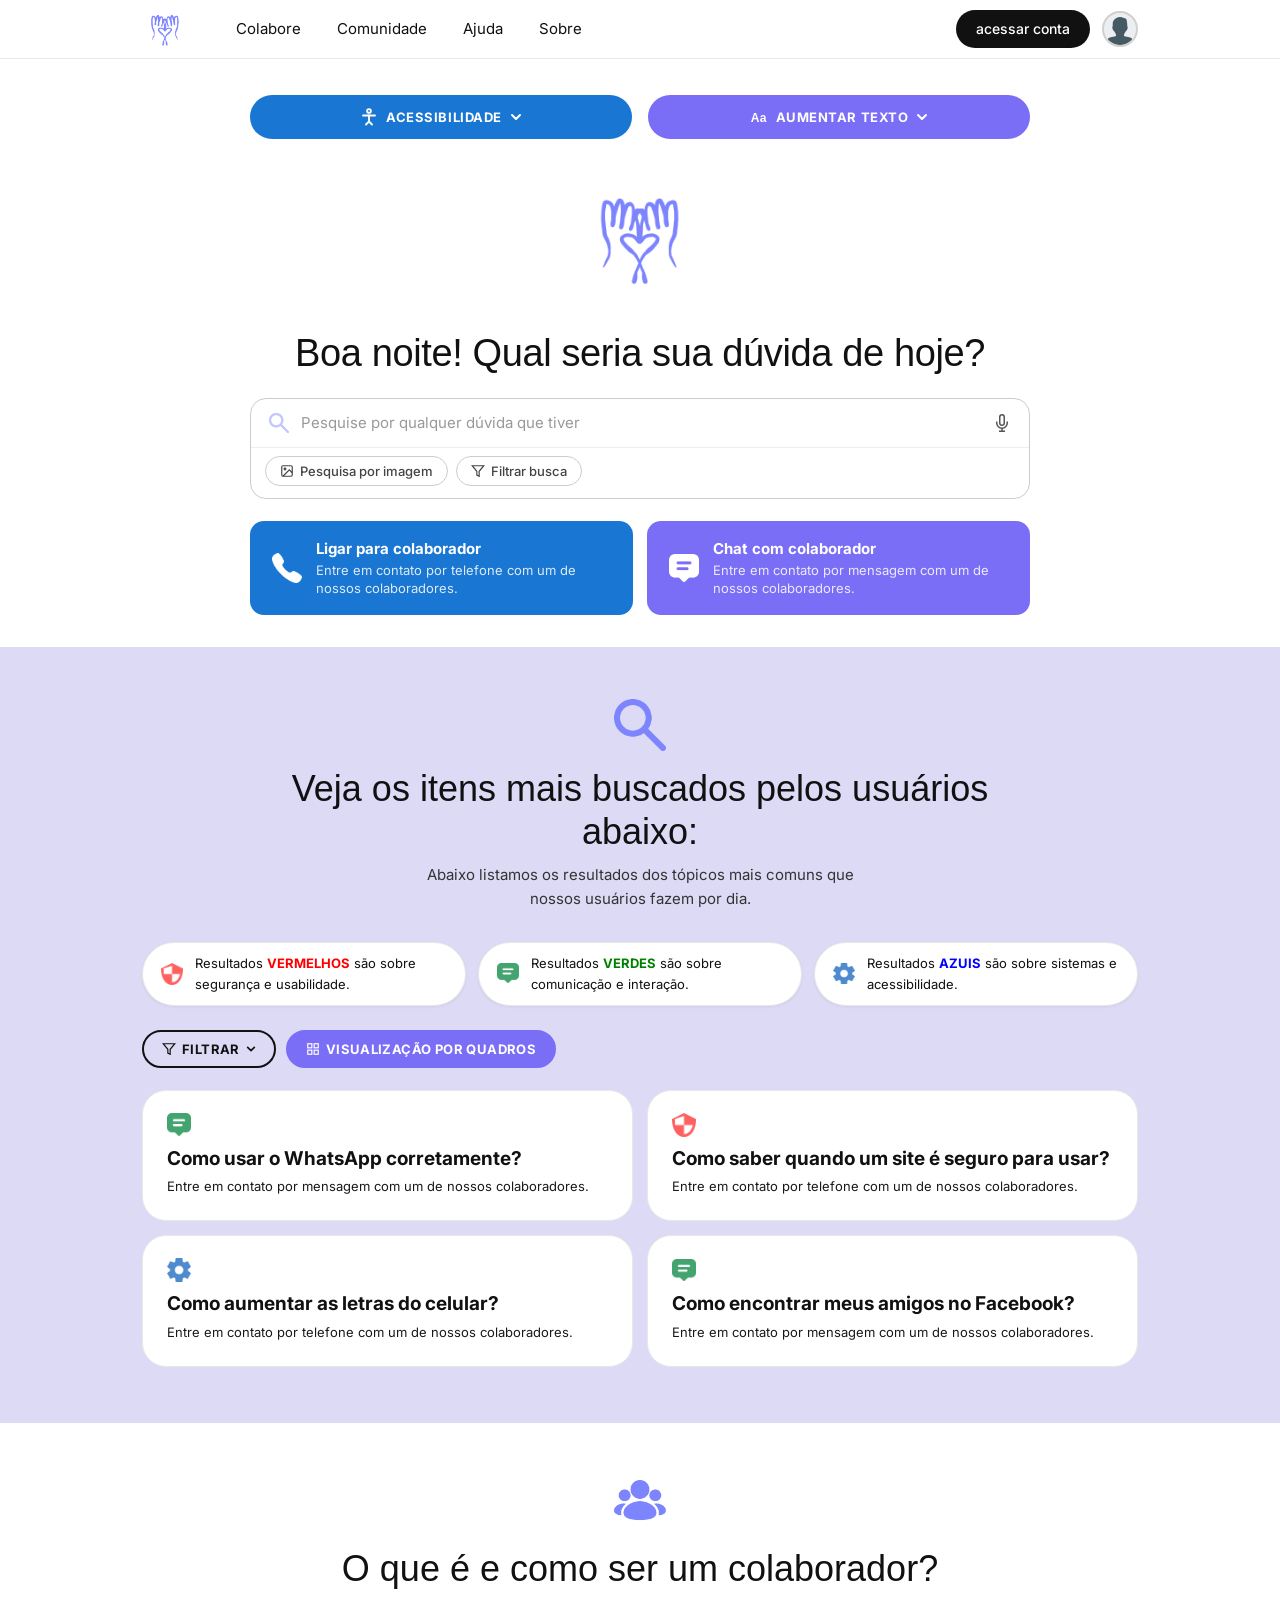
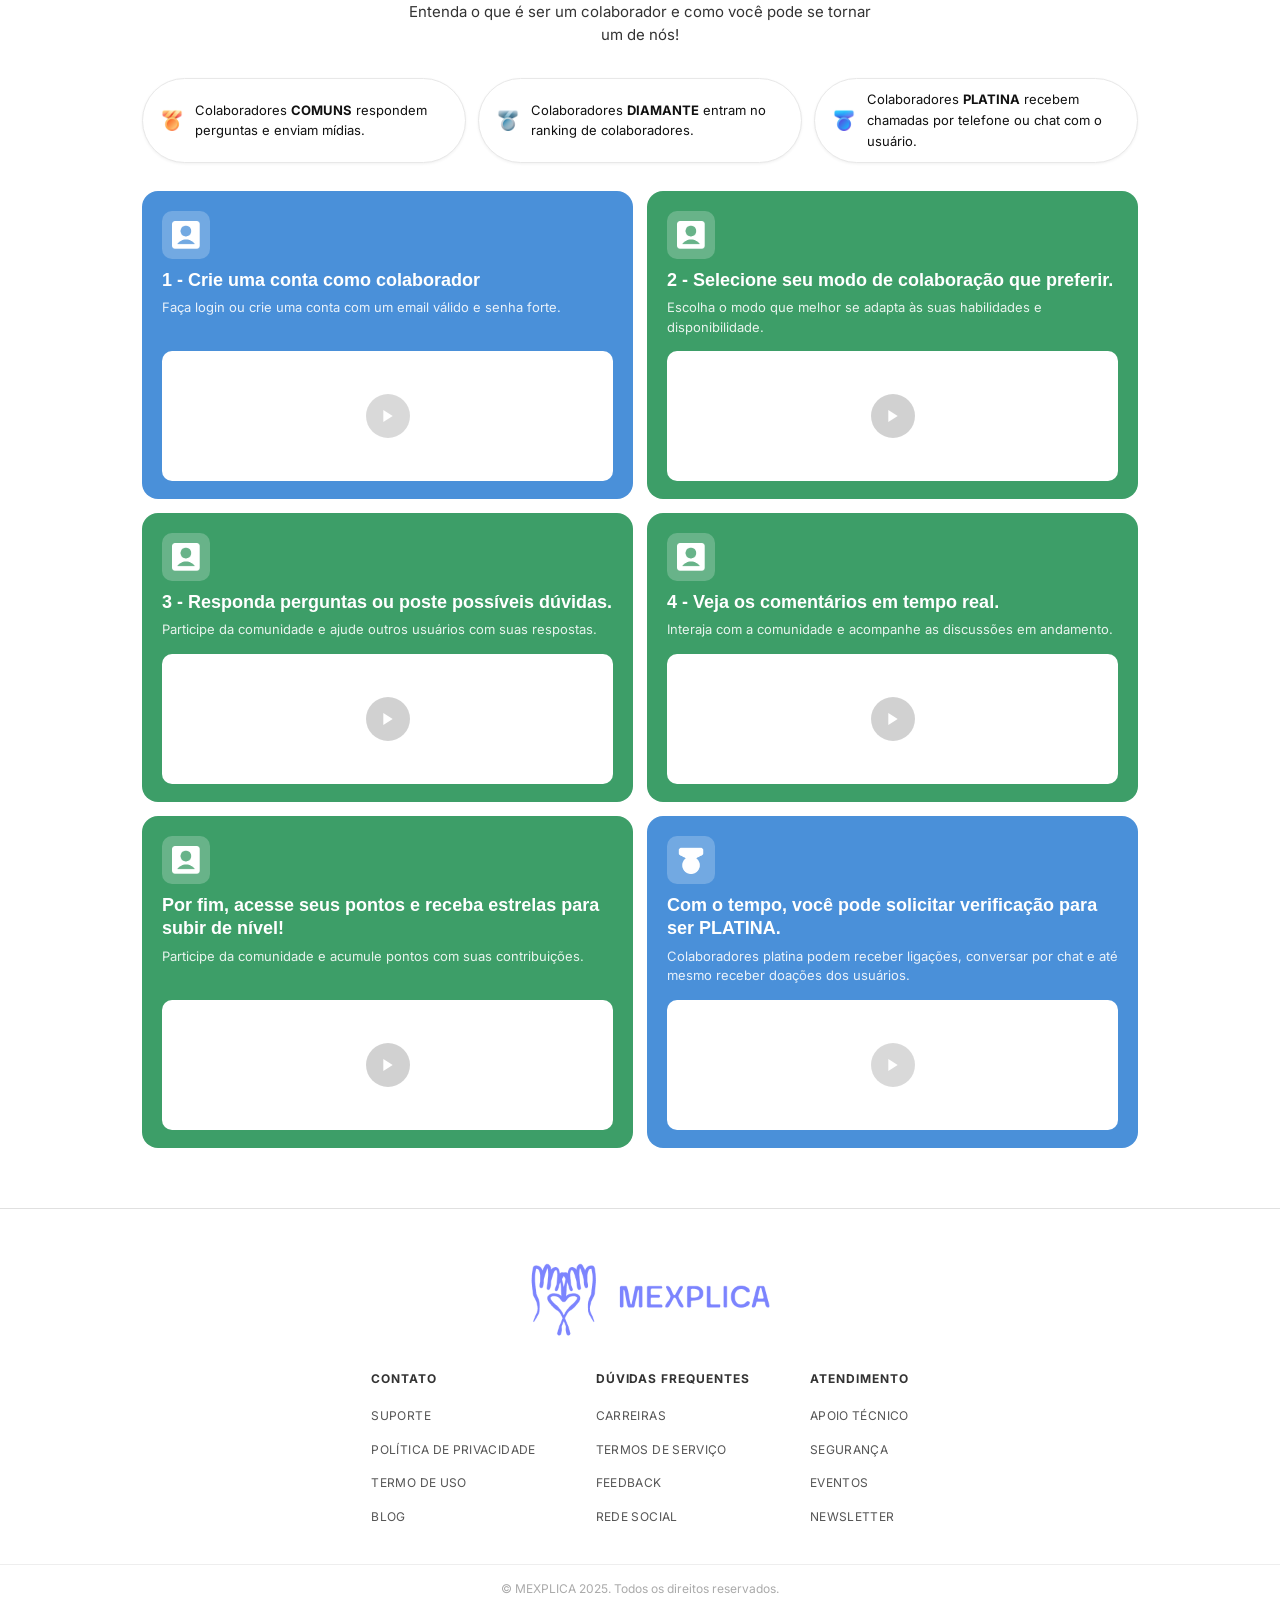
==== commit 401e8003: "atualização para melhoria visual do website, completa, alteração de icones, alteração nas cores de c" ====
--- a/public/index.html
+++ b/public/index.html
@@ -120,16 +120,16 @@
 
                 <div class="legend-bar">
                     <div class="legend-item">
-                        <span class="dot dot-red"></span>
-                        <span>Resultados <strong>VERMELHOS</strong> são sobre segurança e usabilidade.</span>
-                    </div>
-                    <div class="legend-item">
-                        <span class="dot dot-green"></span>
-                        <span>Resultados <strong>VERDES</strong> são sobre comunicação e interação.</span>
-                    </div>
-                    <div class="legend-item">
-                        <span class="dot dot-blue"></span>
-                        <span>Resultados <strong>AZUIS</strong> são sobre sistemas e acessibilidade.</span>
+                        <span class="dot dot-red"> <img src="icons/vermelho.png" alt="icone vermelho de atenção"> </span>
+                        <span>Resultados <strong style="color: red;">VERMELHOS</strong> são sobre segurança e usabilidade.</span>
+                    </div>
+                    <div class="legend-item">
+                        <span class="dot dot-green"> <img src="icons/verde.png" alt="icone verde de mensagem"> </span>
+                        <span>Resultados <strong style="color: green;">VERDES</strong> são sobre comunicação e interação.</span>
+                    </div>
+                    <div class="legend-item">
+                        <span class="dot dot-blue"> <img src="icons/azul.png" alt="icone azul de engrenagem"> </span>
+                        <span>Resultados <strong style="color: blue;">AZUIS</strong> são sobre sistemas e acessibilidade.</span>
                     </div>
                 </div>
 
@@ -147,22 +147,22 @@
 
                 <div class="topic-grid" id="topicGrid">
                     <div class="topic-card topic-green">
-                        <img src="icons/chat.png" alt="" class="topic-icon" aria-hidden="true">
+                        <img src="icons/verde.png" alt="" class="topic-icon" aria-hidden="true">
                         <h3>Como usar o WhatsApp corretamente?</h3>
                         <p>Entre em contato por mensagem com um de nossos colaboradores.</p>
                     </div>
                     <div class="topic-card topic-red">
-                        <img src="icons/telefone.png" alt="" class="topic-icon" aria-hidden="true">
+                        <img src="icons/vermelho.png" alt="" class="topic-icon" aria-hidden="true">
                         <h3>Como saber quando um site é seguro para usar?</h3>
                         <p>Entre em contato por telefone com um de nossos colaboradores.</p>
                     </div>
                     <div class="topic-card topic-blue">
-                        <img src="icons/telefone.png" alt="" class="topic-icon" aria-hidden="true">
+                        <img src="icons/azul.png" alt="" class="topic-icon" aria-hidden="true">
                         <h3>Como aumentar as letras do celular?</h3>
                         <p>Entre em contato por telefone com um de nossos colaboradores.</p>
                     </div>
                     <div class="topic-card topic-green">
-                        <img src="icons/chat.png" alt="" class="topic-icon" aria-hidden="true">
+                        <img src="icons/verde.png" alt="" class="topic-icon" aria-hidden="true">
                         <h3>Como encontrar meus amigos no Facebook?</h3>
                         <p>Entre em contato por mensagem com um de nossos colaboradores.</p>
                     </div>
@@ -180,15 +180,15 @@
 
                 <div class="legend-bar">
                     <div class="legend-item">
-                        <span class="dot dot-red"></span>
+                        <span class="dot dot-red"> <img src="icons/gold.png" alt=""> </span>
                         <span>Colaboradores <strong>COMUNS</strong> respondem perguntas e enviam mídias.</span>
                     </div>
                     <div class="legend-item">
-                        <span class="dot dot-green"></span>
+                        <span class="dot dot-green"> <img src="icons/silver.png" alt=""> </span>
                         <span>Colaboradores <strong>DIAMANTE</strong> entram no ranking de colaboradores.</span>
                     </div>
                     <div class="legend-item">
-                        <span class="dot dot-blue"></span>
+                        <span class="dot dot-blue"> <img src="icons/member.png" alt=""> </span>
                         <span>Colaboradores <strong>PLATINA</strong> recebem chamadas por telefone ou chat com o usuário.</span>
                     </div>
                 </div>
@@ -213,8 +213,8 @@
                             <img src="icons/colaborador.png" alt="" aria-hidden="true">
                         </div>
                         <div class="step-content">
-                            <h3>1 - Selecione seu modo de colaboração que preferir.</h3>
-                            <p>Faça login ou crie uma conta com um email válido e senha forte.</p>
+                            <h3>2 - Selecione seu modo de colaboração que preferir.</h3>
+                            <p>Escolha o modo que melhor se adapta às suas habilidades e disponibilidade.</p>
                         </div>
                         <div class="step-video">
                             <button class="play-btn" aria-label="Assistir tutorial">
@@ -227,8 +227,8 @@
                             <img src="icons/colaborador.png" alt="" aria-hidden="true">
                         </div>
                         <div class="step-content">
-                            <h3>1 - Responda perguntas ou poste possíveis dúvidas.</h3>
-                            <p>Faça login ou crie uma conta com um email válido e senha forte.</p>
+                            <h3>3 - Responda perguntas ou poste possíveis dúvidas.</h3>
+                            <p>Participe da comunidade e ajude outros usuários com suas respostas.</p>
                         </div>
                         <div class="step-video">
                             <button class="play-btn" aria-label="Assistir tutorial">
@@ -241,8 +241,8 @@
                             <img src="icons/colaborador.png" alt="" aria-hidden="true">
                         </div>
                         <div class="step-content">
-                            <h3>1 - Veja os comentários em tempo real.</h3>
-                            <p>Faça login ou crie uma conta com um email válido e senha forte.</p>
+                            <h3>4 - Veja os comentários em tempo real.</h3>
+                            <p>Interaja com a comunidade e acompanhe as discussões em andamento.</p>
                         </div>
                         <div class="step-video">
                             <button class="play-btn" aria-label="Assistir tutorial">
@@ -256,7 +256,7 @@
                         </div>
                         <div class="step-content">
                             <h3>Por fim, acesse seus pontos e receba estrelas para subir de nível!</h3>
-                            <p>Faça login ou crie uma conta com um email válido e senha forte.</p>
+                            <p>Participe da comunidade e acumule pontos com suas contribuições.</p>
                         </div>
                         <div class="step-video">
                             <button class="play-btn" aria-label="Assistir tutorial">
@@ -266,7 +266,7 @@
                     </div>
                     <div class="step-card step-blue">
                         <div class="step-avatar">
-                            <img src="icons/colaborador.png" alt="" aria-hidden="true">
+                            <img src="icons/silver.png" alt="" aria-hidden="true">
                         </div>
                         <div class="step-content">
                             <h3>Com o tempo, você pode solicitar verificação para ser PLATINA.</h3>
@@ -290,7 +290,7 @@
         </div>
         <style>
             [vw-access-button] {
-            bottom: 115px !important;
+            bottom: 105px !important;
          }
         </style>
         <script src="https://vlibras.gov.br/app/vlibras-plugin.js"></script>
--- a/public/style.css
+++ b/public/style.css
@@ -445,17 +445,18 @@
 .legend-item {
     display: flex;
     align-items: center;
-    gap: 10px;
+    gap: 12px;
     background: #ffffff;
-    border-radius: 14px;
-    padding: 12px 18px;
+    border-radius: 9999px;
+    padding: 10px 18px;
     font-family: 'Inter', sans-serif;
     font-size: 13px;
-    color: #333333;
-    border: 1.5px solid #e0e0e0;
-    min-width: 220px;
+    color: #111111;
+    border: 1.5px solid #e8e8e8;
+    min-width: 200px;
     flex: 1;
-    max-width: 320px;
+    max-width: 340px;
+    box-shadow: 0 1px 3px rgba(0,0,0,0.06);
 }
 
 .dot {
@@ -464,10 +465,6 @@
     border-radius: 50%;
     flex-shrink: 0;
 }
-
-.dot-red   { background: #E05C5C; }
-.dot-green { background: #4CAF7A; }
-.dot-blue  { background: #4A90D9; }
 
 /* FILTER BAR */
 .filter-bar {
@@ -517,11 +514,12 @@
 }
 
 .topic-card {
-    border-radius: 14px;
+    border-radius: 24px;
     padding: 22px 24px 24px;
     color: #ffffff;
     cursor: pointer;
     transition: transform 0.18s ease, box-shadow 0.18s ease;
+    border: 1.5px solid #e8e8e8;
 }
 
 .topic-card:hover {
@@ -534,15 +532,16 @@
     height: 24px;
     object-fit: contain;
     margin-bottom: 10px;
-    filter: brightness(0) invert(1);
+
 }
 
 .topic-card h3 {
-    font-family: 'Nimbus Sans', sans-serif;
-    font-size: 20px;
+    font-family: 'Inter', sans-serif;
+    font-size: 19px;
     font-weight: 700;
+    color: #111111;
     margin-bottom: 6px;
-    line-height: 1.25;
+    line-height: 1.3;
 }
 
 .topic-card p {
@@ -553,9 +552,9 @@
     line-height: 1.45;
 }
 
-.topic-green { background: #3D9E68; }
-.topic-red   { background: #D94F4F; }
-.topic-blue  { background: #2979C8; }
+.topic-green { background: #ffffff; color: #000; }
+.topic-red   { background: #ffffff; color: #000; }
+.topic-blue  { background: #ffffff; color: #000; }
 
 
 /* SECTION DE COLABORADORES */
@@ -1152,9 +1151,10 @@
     color: #e8eaf0;
 }
 
-body.dark-blue .topic-green { background: #2d7a52; border: 1px solid #3d9e68; }
-body.dark-blue .topic-red   { background: #9e3535; border: 1px solid #c44444; }
-body.dark-blue .topic-blue  { background: #1a5a9e; border: 1px solid #2979C8; }
+body.dark-blue .topic-green { background: #0f1923; border: 1px solid #3d9e68; color: #ffffff; }
+body.dark-blue .topic-red   { background: #0f1923; border: 1px solid #c44444; color: #ffffff; }
+body.dark-blue .topic-blue  { background: #0f1923; border: 1px solid #2979C8; color: #ffffff; }
+body.dark-blue .topic-card h3 { color: #ffffff; }
 
 body.dark-blue .collab-section {
     background: #0f1923;
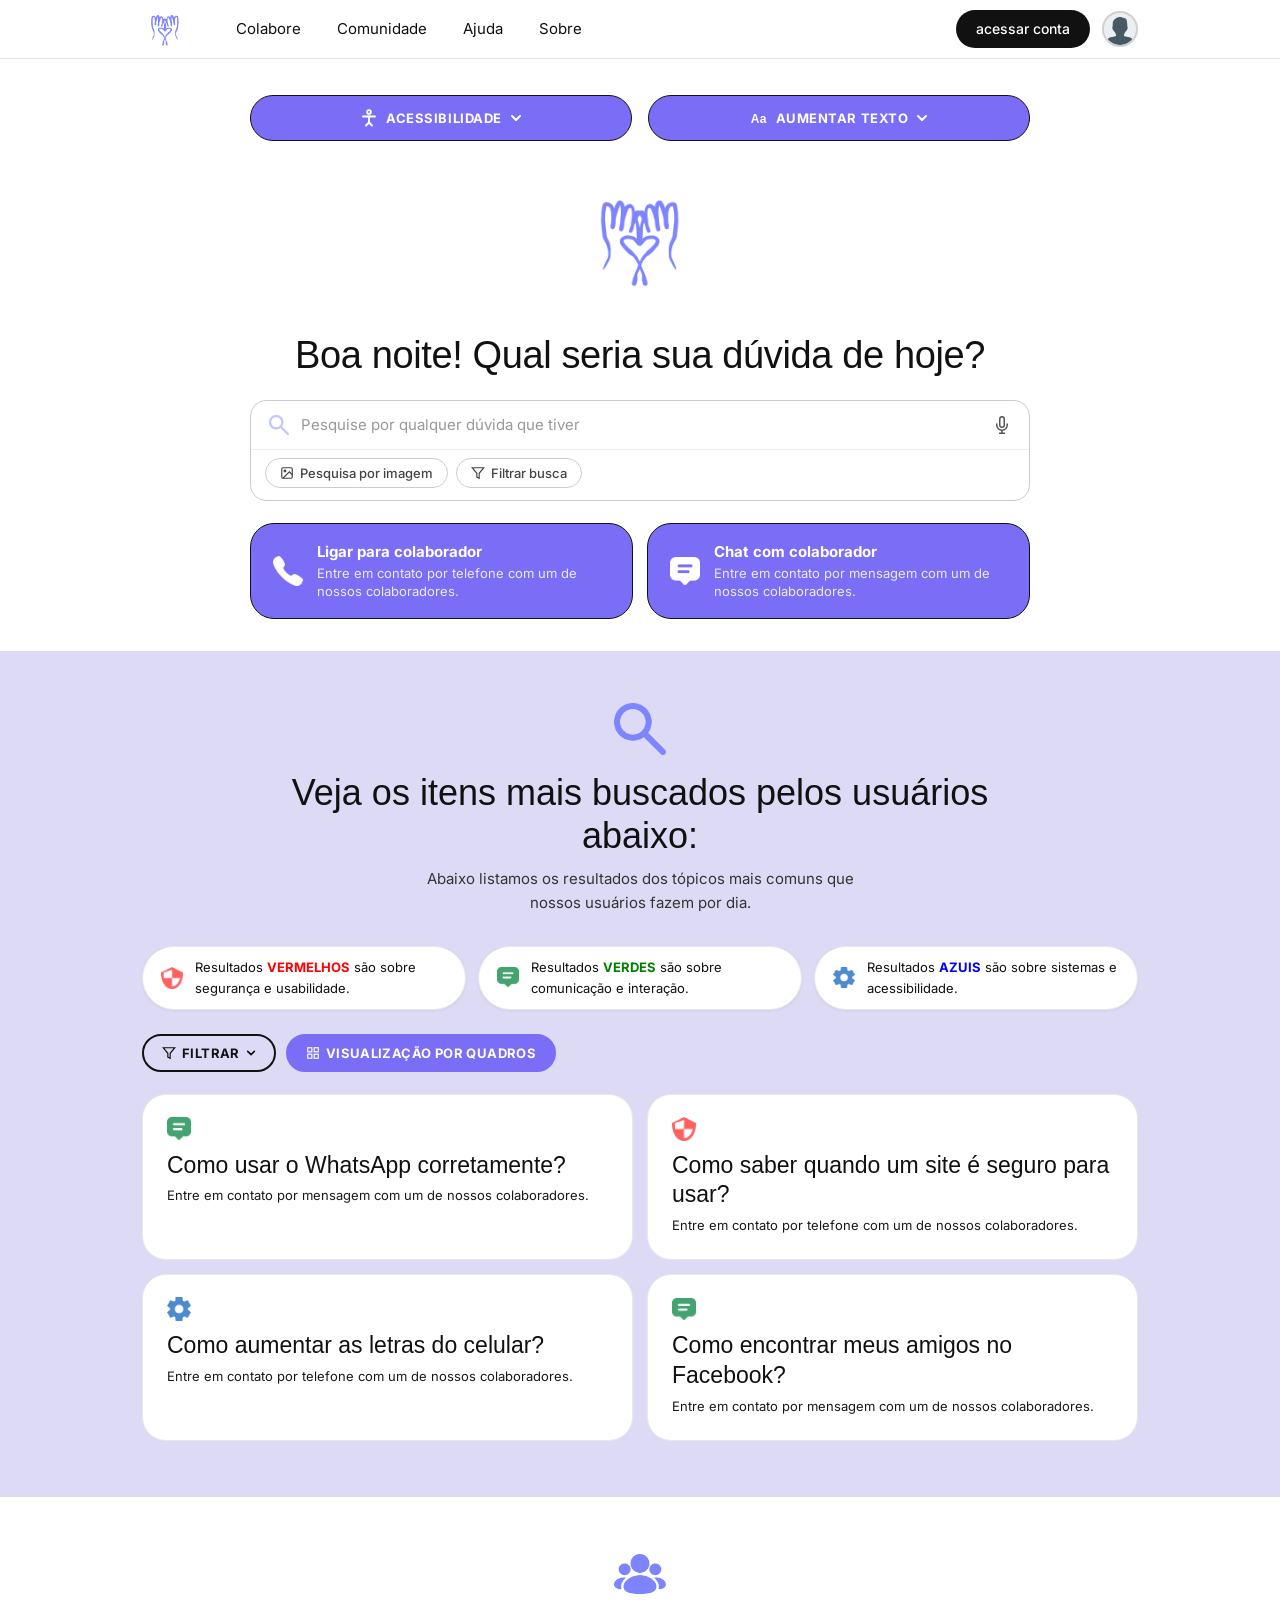
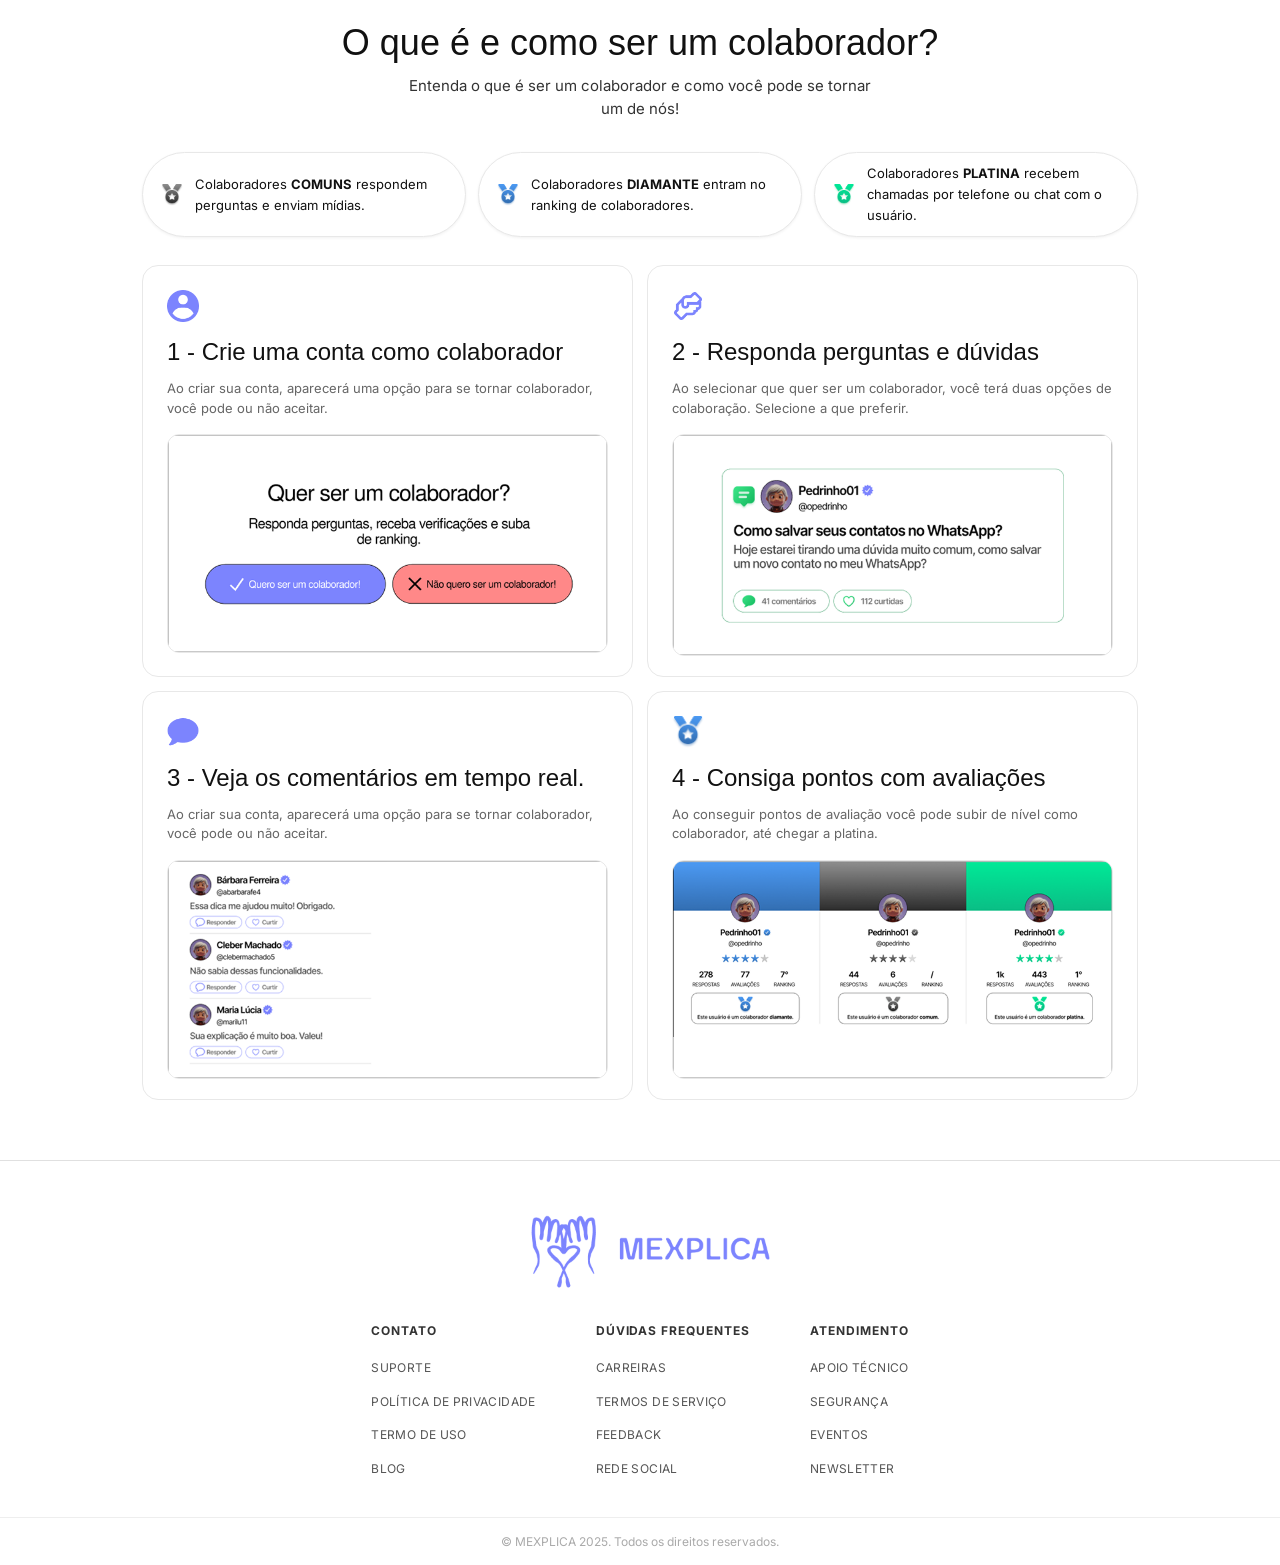
==== commit 85f1daea: "alterações visuais importantes, ajustes nas fontes, refatoração da aba colaboradores, ajuste nas cor" ====
--- a/public/index.html
+++ b/public/index.html
@@ -180,102 +180,50 @@
 
                 <div class="legend-bar">
                     <div class="legend-item">
-                        <span class="dot dot-red"> <img src="icons/gold.png" alt=""> </span>
+                        <span class="dot dot-red"> <img src="icons/comum.png" alt=""> </span>
                         <span>Colaboradores <strong>COMUNS</strong> respondem perguntas e enviam mídias.</span>
                     </div>
                     <div class="legend-item">
-                        <span class="dot dot-green"> <img src="icons/silver.png" alt=""> </span>
+                        <span class="dot dot-green"> <img src="icons/diamante.png" alt=""> </span>
                         <span>Colaboradores <strong>DIAMANTE</strong> entram no ranking de colaboradores.</span>
                     </div>
                     <div class="legend-item">
-                        <span class="dot dot-blue"> <img src="icons/member.png" alt=""> </span>
+                        <span class="dot dot-blue"> <img src="icons/platina.png" alt=""> </span>
                         <span>Colaboradores <strong>PLATINA</strong> recebem chamadas por telefone ou chat com o usuário.</span>
                     </div>
                 </div>
 
                 <div class="steps-grid">
                     <div class="step-card step-blue">
-                        <div class="step-avatar">
-                            <img src="icons/colaborador.png" alt="" aria-hidden="true">
-                        </div>
-                        <div class="step-content">
-                            <h3>1 - Crie uma conta como colaborador</h3>
-                            <p>Faça login ou crie uma conta com um email válido e senha forte.</p>
-                        </div>
-                        <div class="step-video">
-                            <button class="play-btn" aria-label="Assistir tutorial">
-                                <svg width="16" height="16" viewBox="0 0 24 24" fill="currentColor"><polygon points="5 3 19 12 5 21 5 3"/></svg>
-                            </button>
+                        <img src="icons/user-roxo.png" alt="" class="step-topic-icon" aria-hidden="true">
+                        <h3>1 - Crie uma conta como colaborador</h3>
+                        <p>Ao criar sua conta, aparecerá uma opção para se tornar colaborador, você pode ou não aceitar.</p>
+                        <div class="step-print">
+                            <img src="icons/print-1.png" alt="Print da tela de escolha de colaborador">
                         </div>
                     </div>
                     <div class="step-card step-green">
-                        <div class="step-avatar">
-                            <img src="icons/colaborador.png" alt="" aria-hidden="true">
-                        </div>
-                        <div class="step-content">
-                            <h3>2 - Selecione seu modo de colaboração que preferir.</h3>
-                            <p>Escolha o modo que melhor se adapta às suas habilidades e disponibilidade.</p>
-                        </div>
-                        <div class="step-video">
-                            <button class="play-btn" aria-label="Assistir tutorial">
-                                <svg width="16" height="16" viewBox="0 0 24 24" fill="currentColor"><polygon points="5 3 19 12 5 21 5 3"/></svg>
-                            </button>
+                        <img src="icons/maos.png" alt="" class="step-topic-icon" aria-hidden="true">
+                        <h3>2 - Responda perguntas e dúvidas</h3>
+                        <p>Ao selecionar que quer ser um colaborador, você terá duas opções de colaboração. Selecione a que preferir.</p>
+                        <div class="step-print">
+                            <img src="icons/print-2.png" alt="Print de uma pergunta respondida por um colaborador">
                         </div>
                     </div>
                     <div class="step-card step-green">
-                        <div class="step-avatar">
-                            <img src="icons/colaborador.png" alt="" aria-hidden="true">
-                        </div>
-                        <div class="step-content">
-                            <h3>3 - Responda perguntas ou poste possíveis dúvidas.</h3>
-                            <p>Participe da comunidade e ajude outros usuários com suas respostas.</p>
-                        </div>
-                        <div class="step-video">
-                            <button class="play-btn" aria-label="Assistir tutorial">
-                                <svg width="16" height="16" viewBox="0 0 24 24" fill="currentColor"><polygon points="5 3 19 12 5 21 5 3"/></svg>
-                            </button>
-                        </div>
-                    </div>
-                    <div class="step-card step-green">
-                        <div class="step-avatar">
-                            <img src="icons/colaborador.png" alt="" aria-hidden="true">
-                        </div>
-                        <div class="step-content">
-                            <h3>4 - Veja os comentários em tempo real.</h3>
-                            <p>Interaja com a comunidade e acompanhe as discussões em andamento.</p>
-                        </div>
-                        <div class="step-video">
-                            <button class="play-btn" aria-label="Assistir tutorial">
-                                <svg width="16" height="16" viewBox="0 0 24 24" fill="currentColor"><polygon points="5 3 19 12 5 21 5 3"/></svg>
-                            </button>
-                        </div>
-                    </div>
-                    <div class="step-card step-green">
-                        <div class="step-avatar">
-                            <img src="icons/colaborador.png" alt="" aria-hidden="true">
-                        </div>
-                        <div class="step-content">
-                            <h3>Por fim, acesse seus pontos e receba estrelas para subir de nível!</h3>
-                            <p>Participe da comunidade e acumule pontos com suas contribuições.</p>
-                        </div>
-                        <div class="step-video">
-                            <button class="play-btn" aria-label="Assistir tutorial">
-                                <svg width="16" height="16" viewBox="0 0 24 24" fill="currentColor"><polygon points="5 3 19 12 5 21 5 3"/></svg>
-                            </button>
+                        <img src="icons/chat-roxo.png" alt="" class="step-topic-icon" aria-hidden="true">
+                        <h3>3 - Veja os comentários em tempo real.</h3>
+                        <p>Ao criar sua conta, aparecerá uma opção para se tornar colaborador, você pode ou não aceitar.</p>
+                        <div class="step-print">
+                            <img src="icons/print-3.png" alt="Print dos comentários em tempo real">
                         </div>
                     </div>
                     <div class="step-card step-blue">
-                        <div class="step-avatar">
-                            <img src="icons/silver.png" alt="" aria-hidden="true">
-                        </div>
-                        <div class="step-content">
-                            <h3>Com o tempo, você pode solicitar verificação para ser PLATINA.</h3>
-                            <p>Colaboradores platina podem receber ligações, conversar por chat e até mesmo receber doações dos usuários.</p>
-                        </div>
-                        <div class="step-video">
-                            <button class="play-btn" aria-label="Assistir tutorial">
-                                <svg width="16" height="16" viewBox="0 0 24 24" fill="currentColor"><polygon points="5 3 19 12 5 21 5 3"/></svg>
-                            </button>
+                        <img src="icons/diamante.png" alt="" class="step-topic-icon" aria-hidden="true">
+                        <h3>4 - Consiga pontos com avaliações</h3>
+                        <p>Ao conseguir pontos de avaliação você pode subir de nível como colaborador, até chegar a platina.</p>
+                        <div class="step-print">
+                            <img src="icons/print-4.png" alt="Print dos níveis de colaborador">
                         </div>
                     </div>
                 </div>
@@ -304,6 +252,7 @@
             <div class="footer-brand">
                 <img src="icons/logo-completa.png" alt="" class="footer-logo-icon" aria-hidden="true">
             </div>
+
             <div class="footer-columns">
                 <div class="footer-col">
                     <h4>CONTATO</h4>
--- a/public/style.css
+++ b/public/style.css
@@ -10,10 +10,15 @@
 
 @font-face {
     font-family: 'Nimbus Sans';
-    src: url('fonts/NimbusSans-Bold.otf') format('otf');
+    src: url('fonts/NimbusSanL-Bol.otf') format('otf');
     font-weight: 700;
 }
 
+@font-face {
+    font-family: 'Nimbus Sans Regular';
+    src: url('fonts/NimbusSans-Regular.otf') format('otf');
+    font-weight: 400;
+}
 
 /* reset basico */
 *, *::before, *::after {
@@ -205,6 +210,7 @@
     font-weight: 700;
     letter-spacing: 0.04em;
     transition: opacity 0.18s ease;
+    border: 1px solid #111;
 }
 
 .acc-btn:hover {
@@ -221,7 +227,7 @@
 }
 
 .acc-blue {
-    background: #1976D2;
+    background: #7B6EF6;
     color: #ffffff;
 }
 
@@ -348,11 +354,11 @@
     align-items: center;
     gap: 14px;
     padding: 18px 22px;
-    border-radius: 14px;
+    border-radius: 24px;
     text-align: left;
     transition: transform 0.18s ease, box-shadow 0.18s ease;
     cursor: pointer;
-    border: none;
+    border: 1px solid #111;
 }
 
 .contact-card:hover {
@@ -361,7 +367,7 @@
 }
 
 .card-phone {
-    background: #1976D2;
+    background: #7B6EF6;
 }
 
 .card-chat {
@@ -536,9 +542,9 @@
 }
 
 .topic-card h3 {
-    font-family: 'Inter', sans-serif;
-    font-size: 19px;
-    font-weight: 700;
+    font-family: 'Nimbus Sans', sans-serif;
+    font-size: 23px;
+    font-weight: 500;
     color: #111111;
     margin-bottom: 6px;
     line-height: 1.3;
@@ -570,99 +576,64 @@
     margin-top: 28px;
 }
 
-/* STEP CARDS */
+/* STEP CARDS - novo layout: card branco com icone colorido, titulo, texto e print da tela */
 .step-card {
+    background: #ffffff;
+    border: 1.5px solid #e8e8e8;
     border-radius: 16px;
-    padding: 20px 20px 18px;
-    color: #ffffff;
+    padding: 24px 24px 20px;
+    color: #111111;
     display: flex;
     flex-direction: column;
     gap: 10px;
     overflow: hidden;
 }
 
-.step-blue  { background: #4A90D9; }
-.step-green   { background: #3D9E68; }
-.step-red { background: #E05C5C; }
-
-/* AVATAR DO COLABORADOR */
-.step-avatar {
-    width: 48px;
-    height: 48px;
-    border-radius: 10px;
-    background: rgba(255, 255, 255, 0.22);
-    display: flex;
-    align-items: center;
-    justify-content: center;
-    flex-shrink: 0;
-    overflow: hidden;
-}
-
-.step-avatar img {
-    width: 28px;
-    height: 28px;
+/* mantemos as classes antigas para nao quebrar nada que dependa delas,
+   mas agora elas nao definem mais a cor de fundo do card */
+.step-blue,
+.step-green,
+.step-red {
+    background: #ffffff;
+}
+
+/* icone de topico no topo do card, na cor original (sem inverter) */
+.step-topic-icon {
+    width: 32px;
+    height: 32px;
     object-fit: contain;
-    filter: brightness(0) invert(1);
-}
-
-.step-content {
-    flex: 1;
-}
-
-.step-content h3 {
+    margin-bottom: 4px;
+}
+
+.step-card h3 {
     font-family: 'Nimbus Sans', sans-serif;
-    font-size: 18px;
-    font-weight: 700;
+    font-size: 24px;
+    font-weight: 500;
+    color: #111111;
     line-height: 1.3;
-    margin-bottom: 6px;
-}
-
-.step-content p {
+    margin-bottom: 2px;
+}
+
+.step-card p {
     font-family: 'Inter', sans-serif;
     font-size: 13px;
     font-weight: 400;
-    opacity: 0.88;
+    color: #666666;
     line-height: 1.5;
 }
 
-/* PLACEHOLDER DE VIDEO */
-.step-video {
-    background: #ffffff;
-    border-radius: 10px;
-    height: 130px;
-    display: flex;
-    align-items: center;
-    justify-content: center;
-    margin-top: 4px;
-}
-
-.play-btn {
-    width: 44px;
-    height: 44px;
-    border-radius: 50%;
-    background: rgba(0, 0, 0, 0.15);
-    color: #ffffff;
-    display: flex;
-    align-items: center;
-    justify-content: center;
-    transition: background 0.18s, transform 0.18s;
-}
-
-/* PLAY BUTTONS */
-.step-purple .play-btn,
-.step-green .play-btn {
-    background: rgba(0, 0, 0, 0.18);
-    color: #ffffff;
-}
-
-.step-lighter .play-btn {
-    background: rgba(80, 60, 180, 0.35);
-    color: #ffffff;
-}
-
-.play-btn:hover {
-    background: rgba(0, 0, 0, 0.28);
-    transform: scale(1.1);
+/* print da tela correspondente a etapa */
+.step-print {
+    border: 1.5px solid #e8e8e8;
+    border-radius: 12px;
+    overflow: hidden;
+    margin-top: 6px;
+}
+
+.step-print img {
+    width: 100%;
+    height: auto;
+    display: block;
 }
 
 
@@ -831,7 +802,7 @@
 .auth-title {
     font-family: 'Nimbus Sans', sans-serif;
     font-size: 32px;
-    font-weight: 700;
+    font-weight: 500;
     text-align: center;
     margin-bottom: 8px;
     line-height: 1.2;
@@ -1160,12 +1131,23 @@
     background: #0f1923;
 }
 
-body.dark-blue .step-blue  { background: #1a4a7a; border: 1px solid #2979C8; }
-body.dark-blue .step-green { background: #1e5c38; border: 1px solid #3D9E68; }
-body.dark-blue .step-red   { background: #7a2020; border: 1px solid #E05C5C; }
-
-body.dark-blue .step-video {
-    background: rgba(255, 255, 255, 0.06);
+/* novo layout dos step-cards (card branco com print) adaptado ao escuro */
+body.dark-blue .step-card {
+    background: #1a2535;
+    border-color: #2a3f52;
+    color: #e8eaf0;
+}
+
+body.dark-blue .step-card h3 {
+    color: #e8eaf0;
+}
+
+body.dark-blue .step-card p {
+    color: #8eacc4;
+}
+
+body.dark-blue .step-print {
+    border-color: #2a3f52;
 }
 
 body.dark-blue .footer {
@@ -1293,4 +1275,4 @@
     .container { padding: 0 18px; }
     .auth-method-toggle { flex-direction: column; }
     .method-btn { width: 100%; text-align: center; }
-}
+}
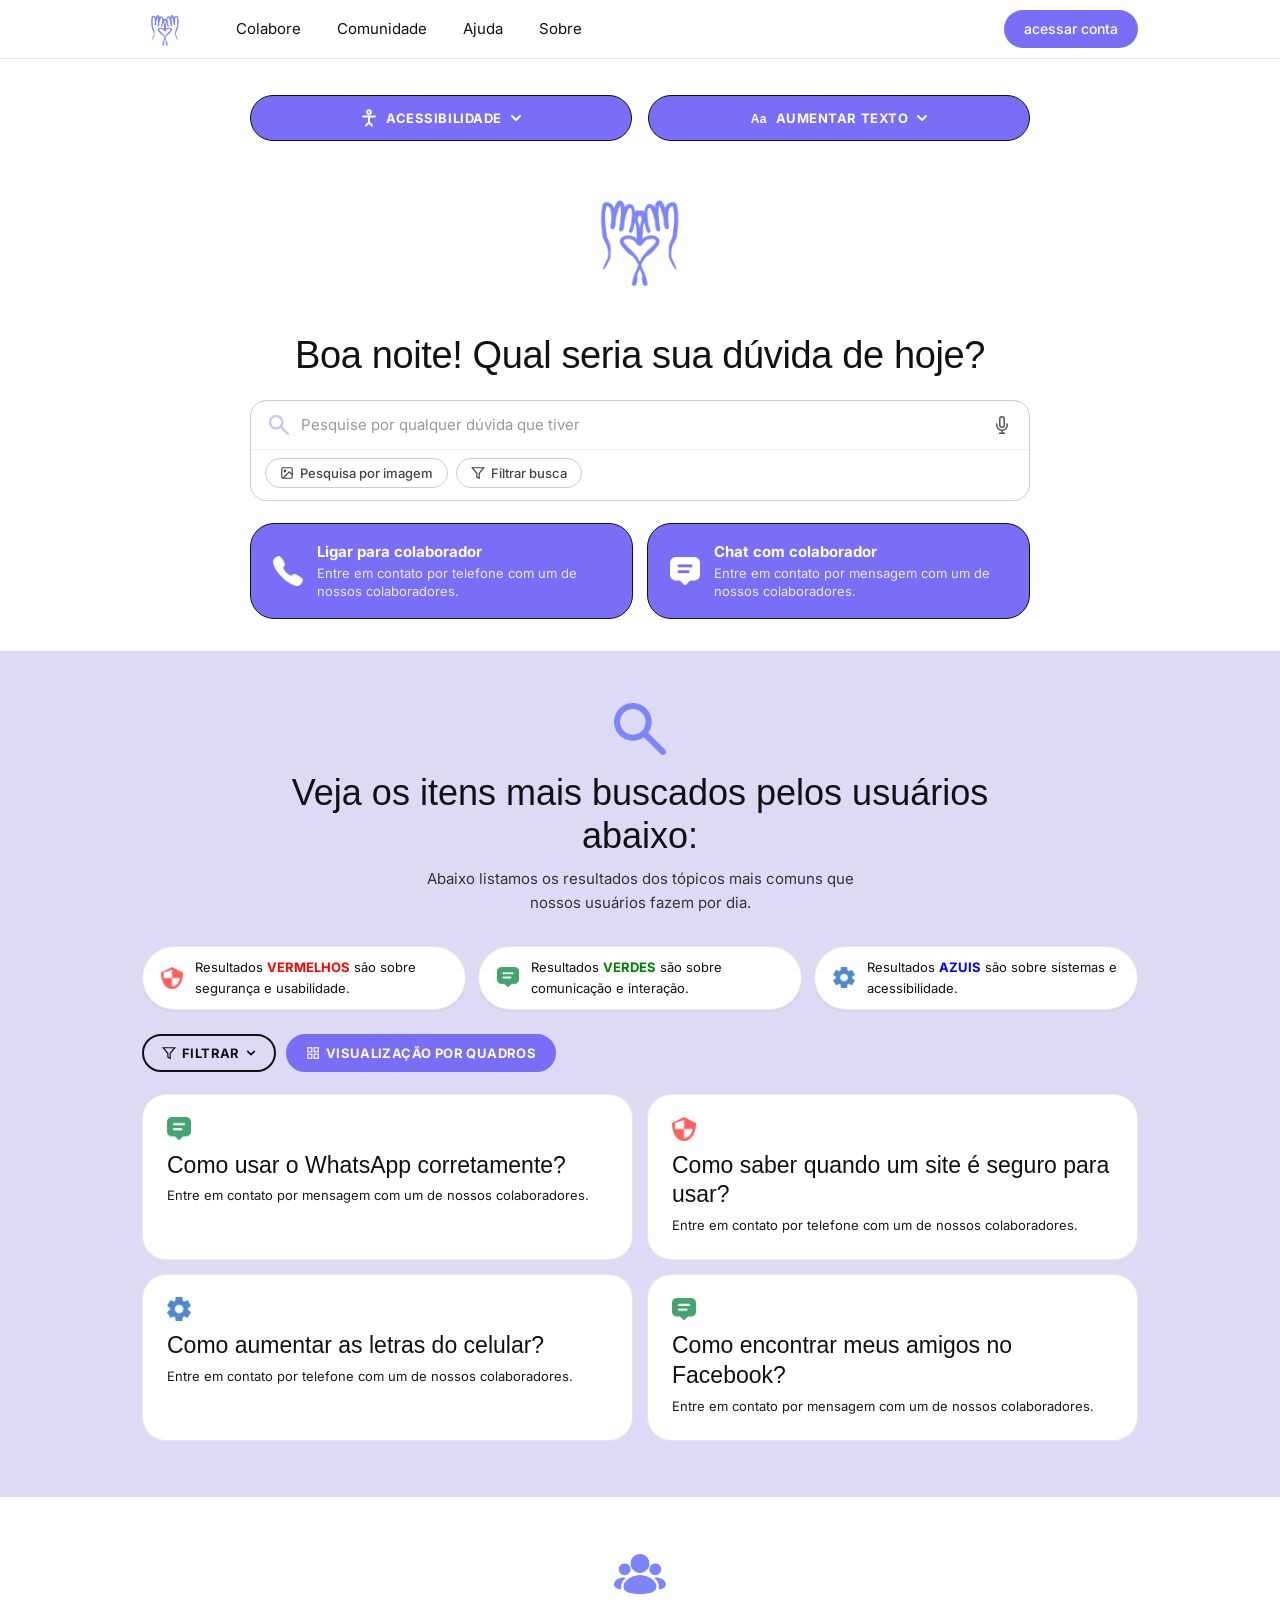
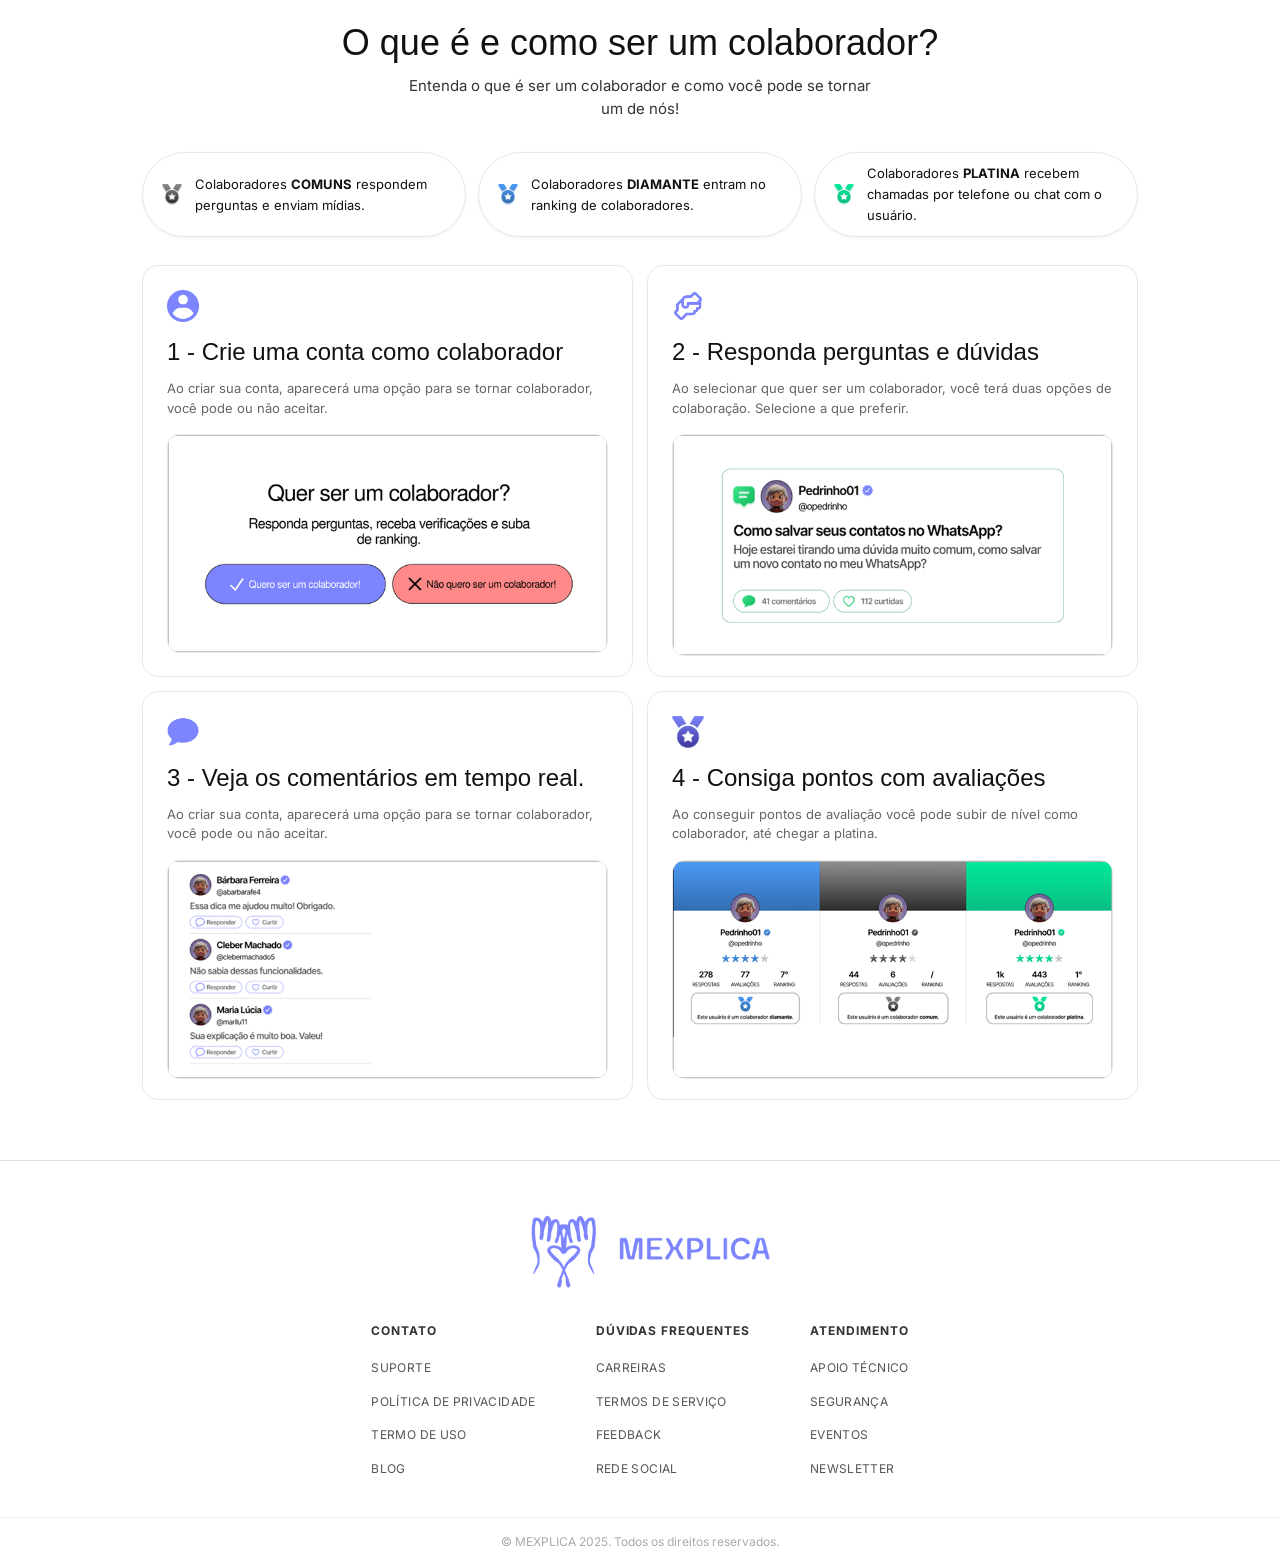
==== commit 1959ddb5: "removido usuario, alteração no botão acessar conta e ajuste no icone de medalha" ====
--- a/public/index.html
+++ b/public/index.html
@@ -34,7 +34,6 @@
             </ul>
             <div class="nav-actions">
                 <a href="cadastro.html" class="btn-acessar">acessar conta</a>
-                <div class="avatar-placeholder" id="user-avatar" aria-label="Perfil do usuário"><img src="icons/user.png" alt=""></div>
             </div>
             <button class="nav-toggle" aria-label="Abrir menu" id="navToggle">
                 <span></span><span></span><span></span>
@@ -219,7 +218,7 @@
                         </div>
                     </div>
                     <div class="step-card step-blue">
-                        <img src="icons/diamante.png" alt="" class="step-topic-icon" aria-hidden="true">
+                        <img src="icons/medalha-roxa.png" alt="" class="step-topic-icon" aria-hidden="true">
                         <h3>4 - Consiga pontos com avaliações</h3>
                         <p>Ao conseguir pontos de avaliação você pode subir de nível como colaborador, até chegar a platina.</p>
                         <div class="step-print">
--- a/public/style.css
+++ b/public/style.css
@@ -126,7 +126,7 @@
 }
 
 .btn-acessar {
-    background: #111111;
+    background: #7B6EF6;
     color: #ffffff;
     padding: 8px 20px;
     border-radius: 999px;
@@ -137,23 +137,7 @@
 }
 
 .btn-acessar:hover {
-    background: #7B6EF6;
-}
-
-.avatar-placeholder {
-    width: 36px;
-    height: 36px;
-    border-radius: 50%;
-    background: #e8e8e8;
-    border: 2px solid #d0d0d0;
-    overflow: hidden;
-    flex-shrink: 0;
-}
-
-.avatar-placeholder img {
-    width: 100%;
-    height: 100%;
-    object-fit: cover;
+    background: #3a318a;
 }
 
 .nav-toggle {
@@ -576,7 +560,7 @@
     margin-top: 28px;
 }
 
-/* STEP CARDS - novo layout: card branco com icone colorido, titulo, texto e print da tela */
+/* STEP CARDS */
 .step-card {
     background: #ffffff;
     border: 1.5px solid #e8e8e8;
@@ -589,15 +573,12 @@
     overflow: hidden;
 }
 
-/* mantemos as classes antigas para nao quebrar nada que dependa delas,
-   mas agora elas nao definem mais a cor de fundo do card */
 .step-blue,
 .step-green,
 .step-red {
     background: #ffffff;
 }
 
-/* icone de topico no topo do card, na cor original (sem inverter) */
 .step-topic-icon {
     width: 32px;
     height: 32px;
@@ -1031,12 +1012,12 @@
 }
 
 body.dark-blue .btn-acessar {
-    background: #1e2d3d;
+    background: #7B6EF6;
     color: #e8eaf0;
 }
 
 body.dark-blue .btn-acessar:hover {
-    background: #7B6EF6;
+    background: #3a318a;
 }
 
 body.dark-blue .avatar-placeholder {
@@ -1134,7 +1115,7 @@
 /* novo layout dos step-cards (card branco com print) adaptado ao escuro */
 body.dark-blue .step-card {
     background: #1a2535;
-    border-color: #2a3f52;
+    border-color: #7B6EF6;
     color: #e8eaf0;
 }
 
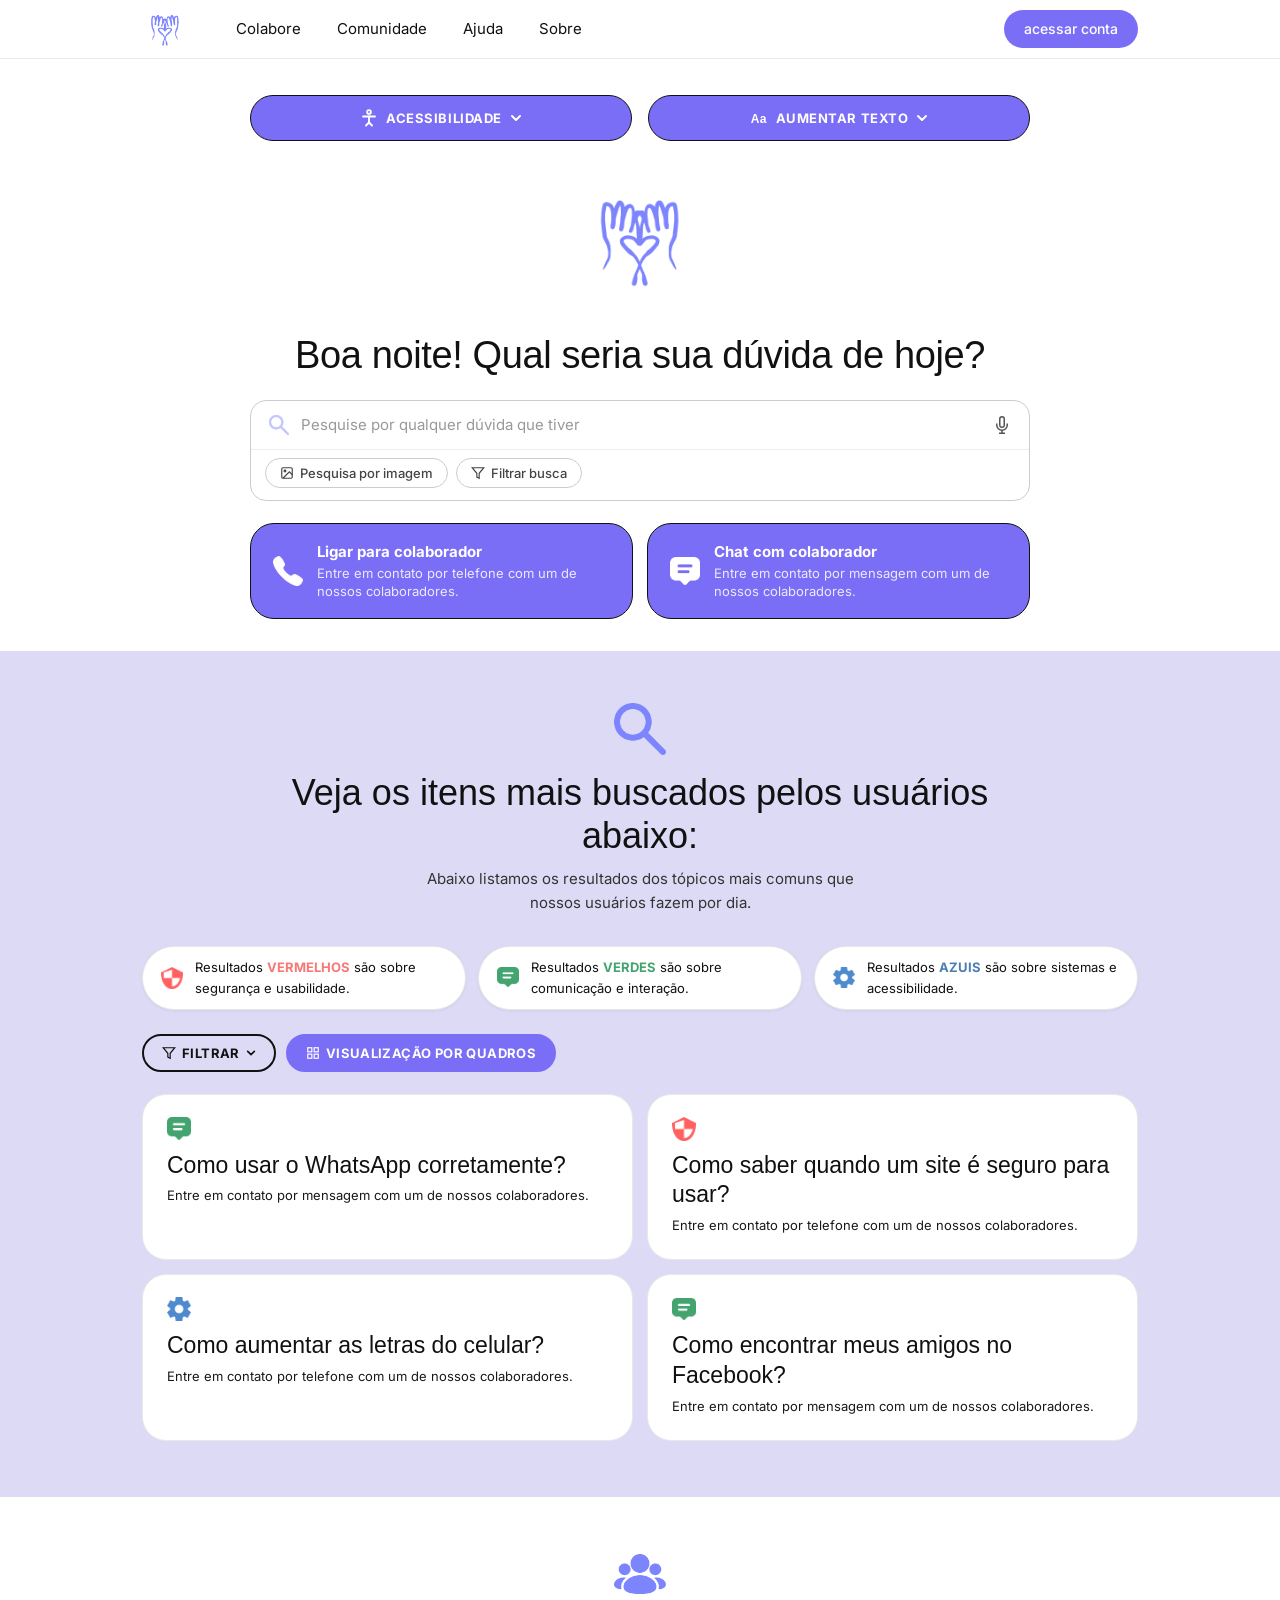
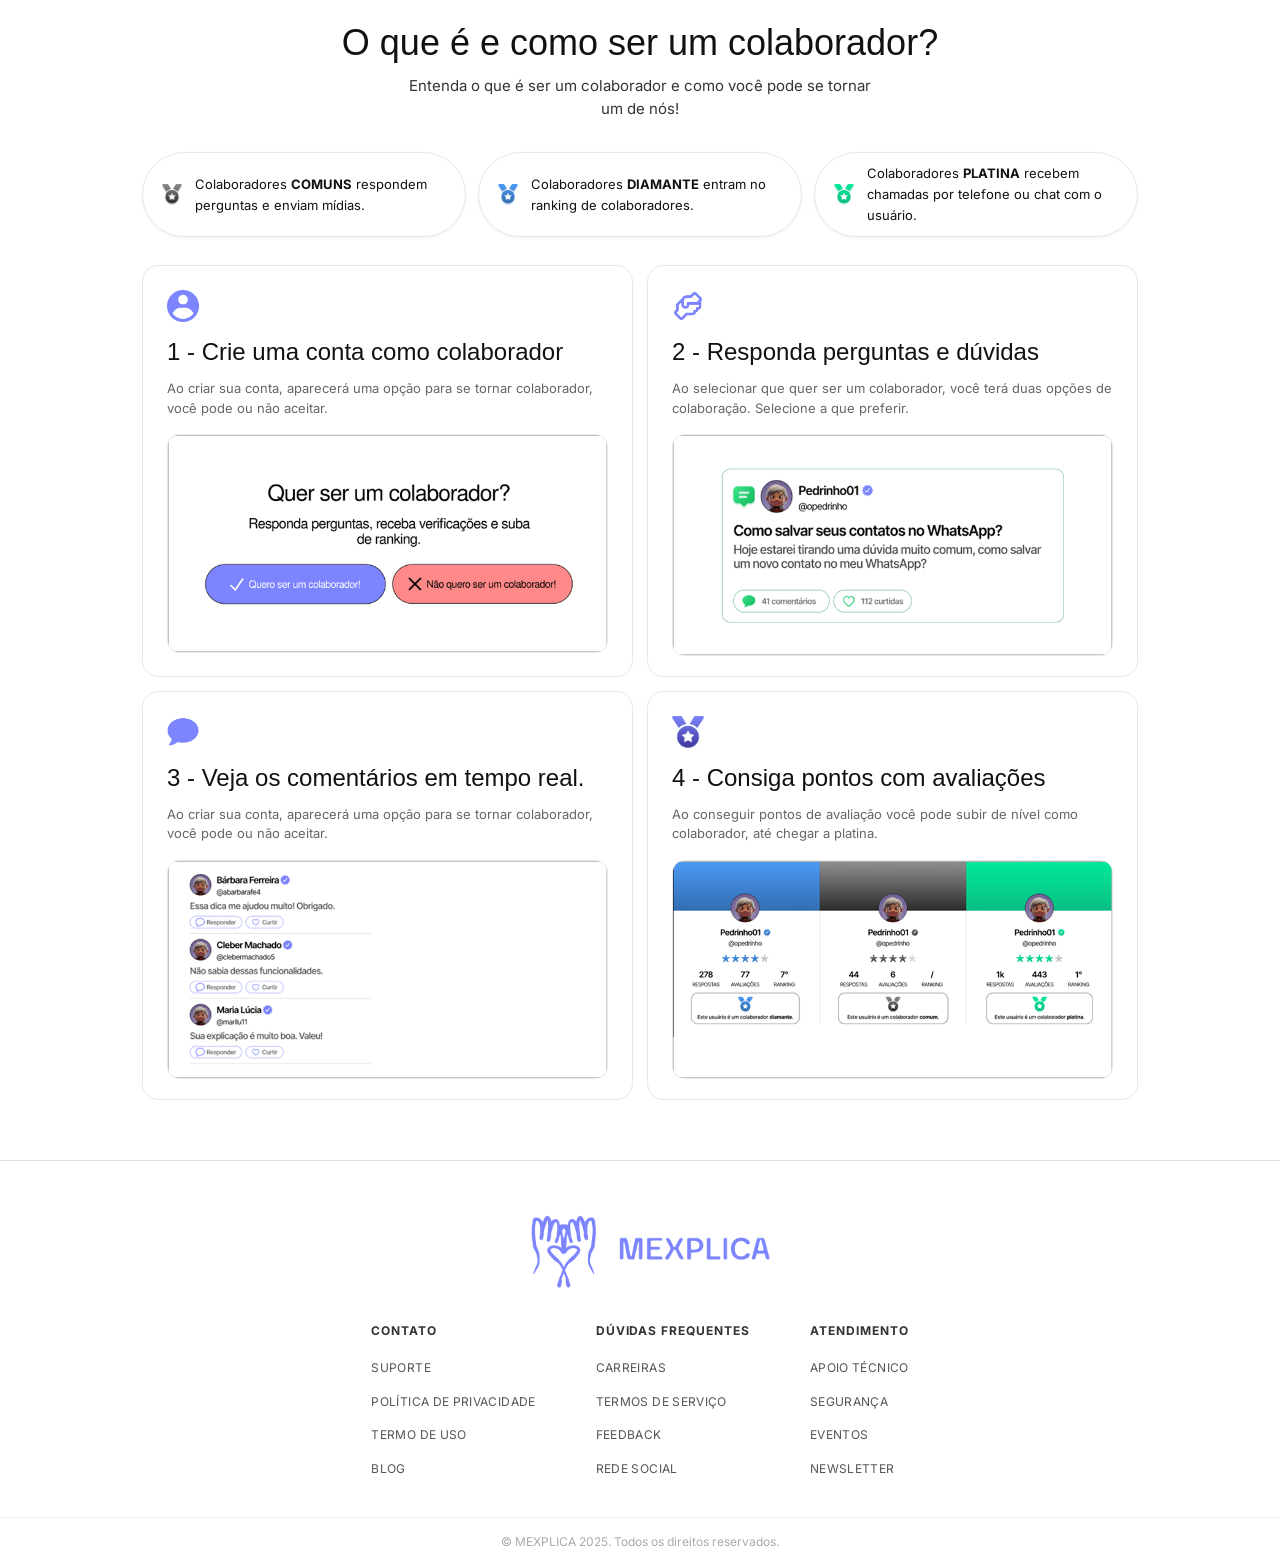
==== commit 436c3656: "ajustes finos" ====
--- a/public/index.html
+++ b/public/index.html
@@ -120,15 +120,15 @@
                 <div class="legend-bar">
                     <div class="legend-item">
                         <span class="dot dot-red"> <img src="icons/vermelho.png" alt="icone vermelho de atenção"> </span>
-                        <span>Resultados <strong style="color: red;">VERMELHOS</strong> são sobre segurança e usabilidade.</span>
+                        <span>Resultados <strong style="color: #F87777;">VERMELHOS</strong> são sobre segurança e usabilidade.</span>
                     </div>
                     <div class="legend-item">
                         <span class="dot dot-green"> <img src="icons/verde.png" alt="icone verde de mensagem"> </span>
-                        <span>Resultados <strong style="color: green;">VERDES</strong> são sobre comunicação e interação.</span>
+                        <span>Resultados <strong style="color: #43A46F;">VERDES</strong> são sobre comunicação e interação.</span>
                     </div>
                     <div class="legend-item">
                         <span class="dot dot-blue"> <img src="icons/azul.png" alt="icone azul de engrenagem"> </span>
-                        <span>Resultados <strong style="color: blue;">AZUIS</strong> são sobre sistemas e acessibilidade.</span>
+                        <span>Resultados <strong style="color: #4B7DB5;">AZUIS</strong> são sobre sistemas e acessibilidade.</span>
                     </div>
                 </div>
 
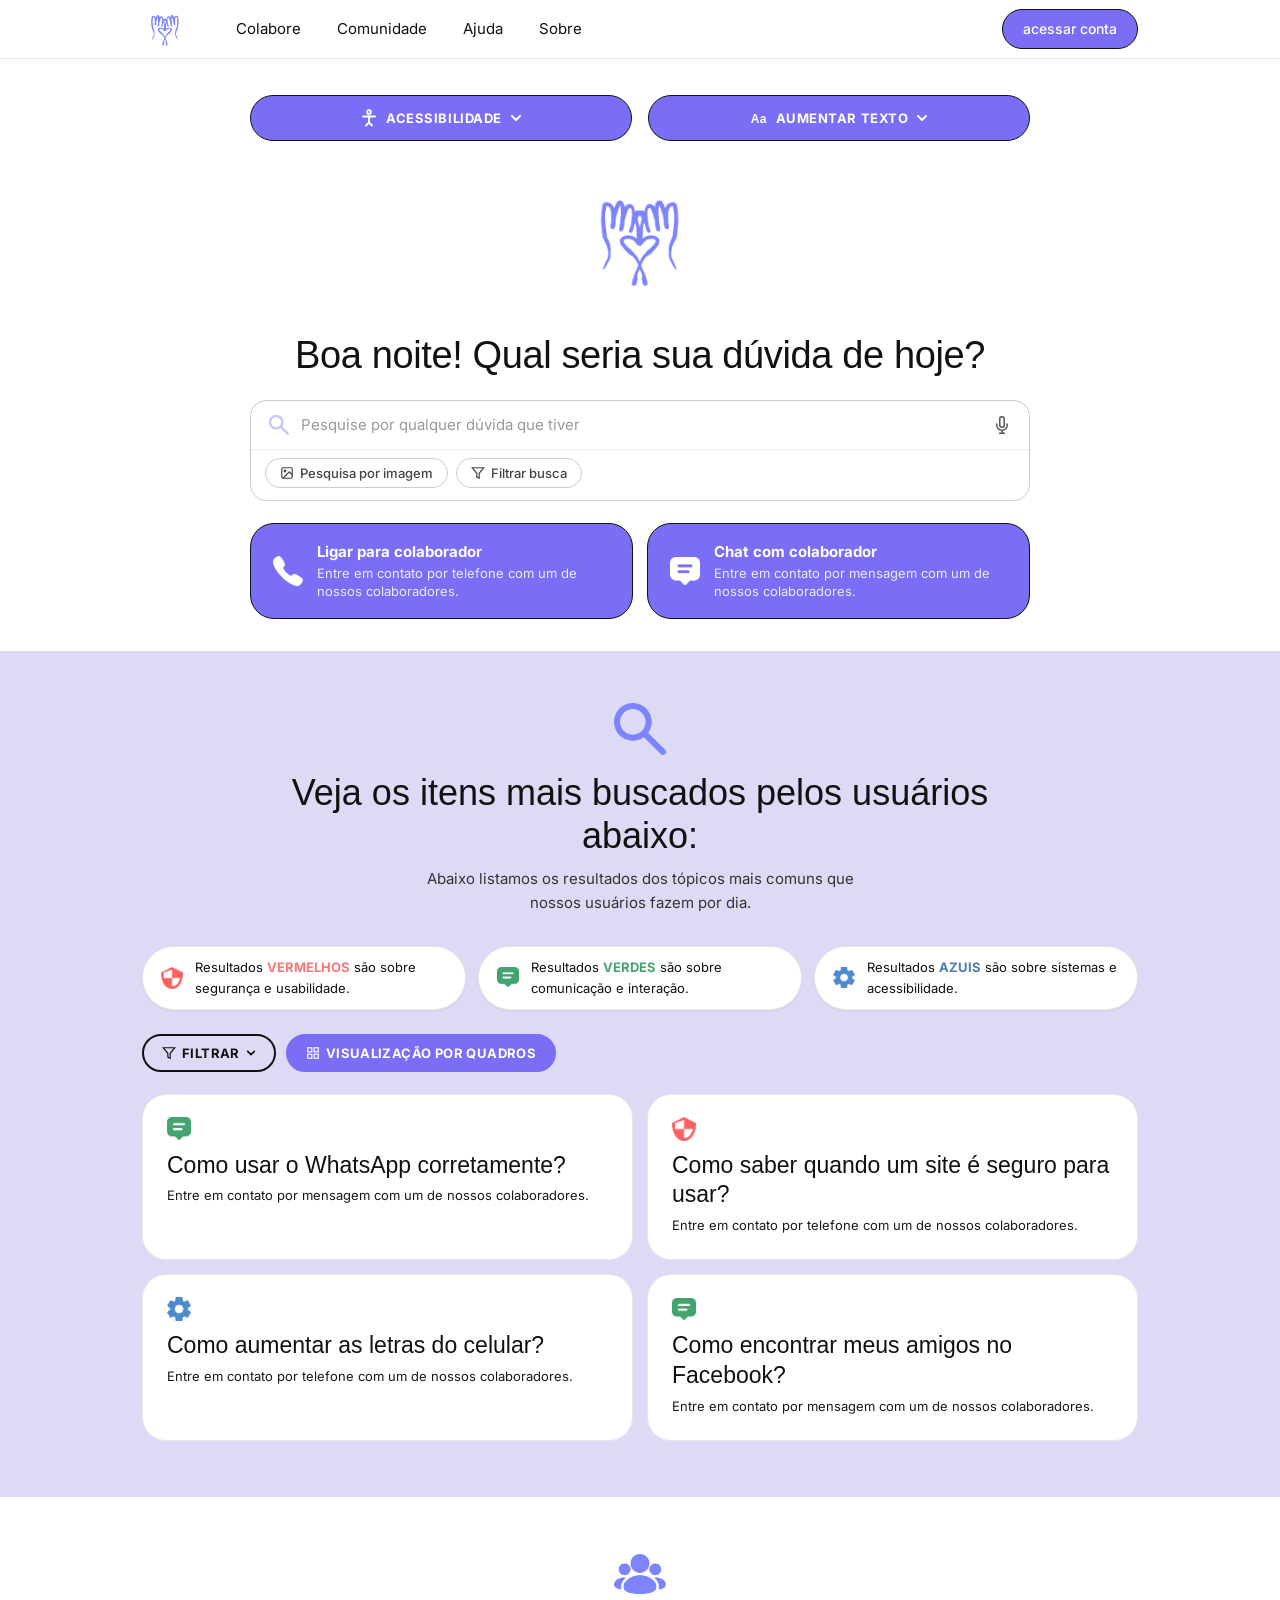
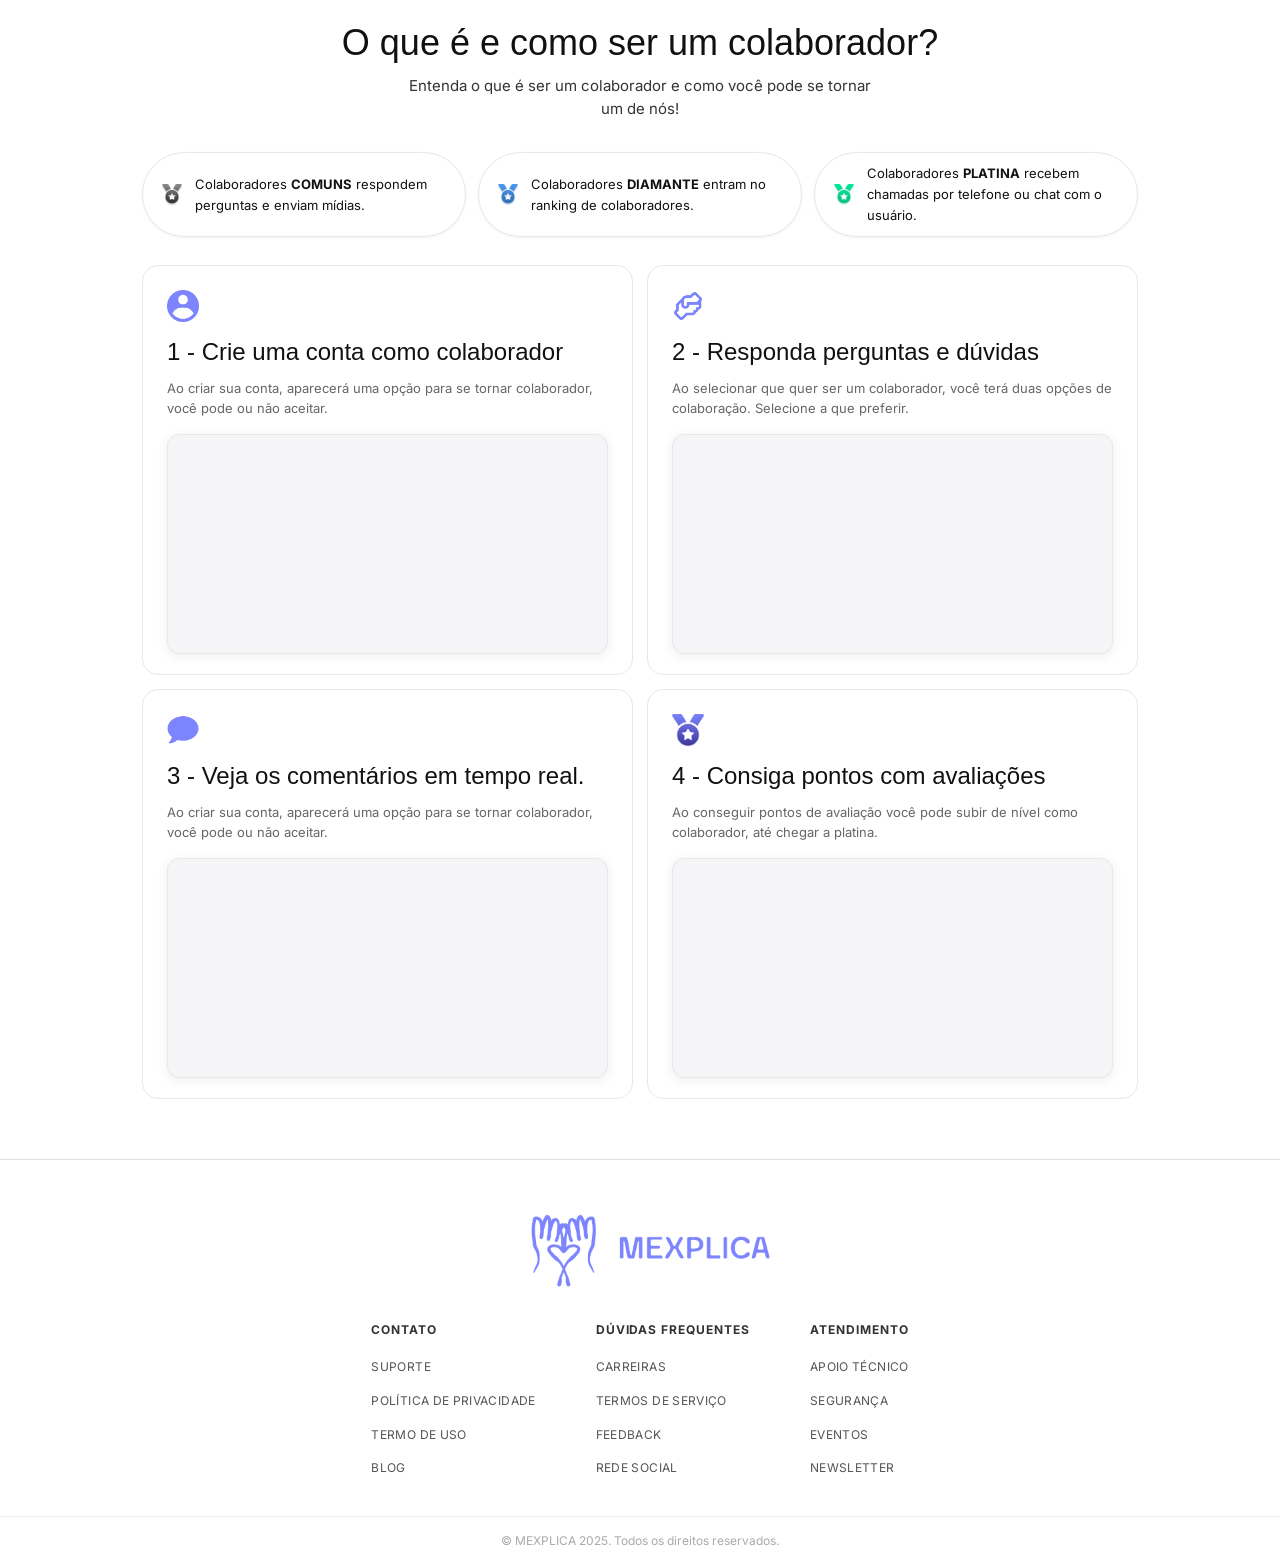
==== commit 7c323ad1: "implementação do modo conforto ocular e algumas alterações, deu um pouco errado a transição das imag" ====
--- a/public/index.html
+++ b/public/index.html
@@ -198,7 +198,7 @@
                         <h3>1 - Crie uma conta como colaborador</h3>
                         <p>Ao criar sua conta, aparecerá uma opção para se tornar colaborador, você pode ou não aceitar.</p>
                         <div class="step-print">
-                            <img src="icons/print-1.png" alt="Print da tela de escolha de colaborador">
+                            
                         </div>
                     </div>
                     <div class="step-card step-green">
@@ -206,7 +206,7 @@
                         <h3>2 - Responda perguntas e dúvidas</h3>
                         <p>Ao selecionar que quer ser um colaborador, você terá duas opções de colaboração. Selecione a que preferir.</p>
                         <div class="step-print">
-                            <img src="icons/print-2.png" alt="Print de uma pergunta respondida por um colaborador">
+                            
                         </div>
                     </div>
                     <div class="step-card step-green">
@@ -214,7 +214,7 @@
                         <h3>3 - Veja os comentários em tempo real.</h3>
                         <p>Ao criar sua conta, aparecerá uma opção para se tornar colaborador, você pode ou não aceitar.</p>
                         <div class="step-print">
-                            <img src="icons/print-3.png" alt="Print dos comentários em tempo real">
+                            
                         </div>
                     </div>
                     <div class="step-card step-blue">
@@ -222,7 +222,7 @@
                         <h3>4 - Consiga pontos com avaliações</h3>
                         <p>Ao conseguir pontos de avaliação você pode subir de nível como colaborador, até chegar a platina.</p>
                         <div class="step-print">
-                            <img src="icons/print-4.png" alt="Print dos níveis de colaborador">
+                            
                         </div>
                     </div>
                 </div>
--- a/public/style.css
+++ b/public/style.css
@@ -134,6 +134,7 @@
     font-size: 14px;
     font-weight: 500;
     transition: background 0.18s ease;
+    border: 1px solid #111;
 }
 
 .btn-acessar:hover {
@@ -603,18 +604,32 @@
     line-height: 1.5;
 }
 
-/* print da tela correspondente a etapa */
+/* ================================================
+   PRINT DA TELA - container e imagem
+   melhorias de qualidade: sem compressão extra,
+   rendering otimizado, transição suave ao trocar tema
+   ================================================ */
 .step-print {
     border: 1.5px solid #e8e8e8;
     border-radius: 12px;
     overflow: hidden;
     margin-top: 6px;
+    background: #f5f5f7;
+    height: 220px;
+    display: flex;
+    align-items: center;
+    justify-content: center;
+    box-shadow: 0 2px 12px rgba(0, 0, 0, 0.07);
 }
 
 .step-print img {
     width: 100%;
-    height: auto;
+    height: 100%;
+    object-fit: cover;
+    object-position: center center;
     display: block;
+    transition: opacity 0.3s ease;
+    image-rendering: auto;
 }
 
 
@@ -1127,8 +1142,11 @@
     color: #8eacc4;
 }
 
+/* container do print no modo escuro */
 body.dark-blue .step-print {
     border-color: #2a3f52;
+    background: #0f1923;
+    box-shadow: 0 2px 12px rgba(0, 0, 0, 0.3);
 }
 
 body.dark-blue .footer {
